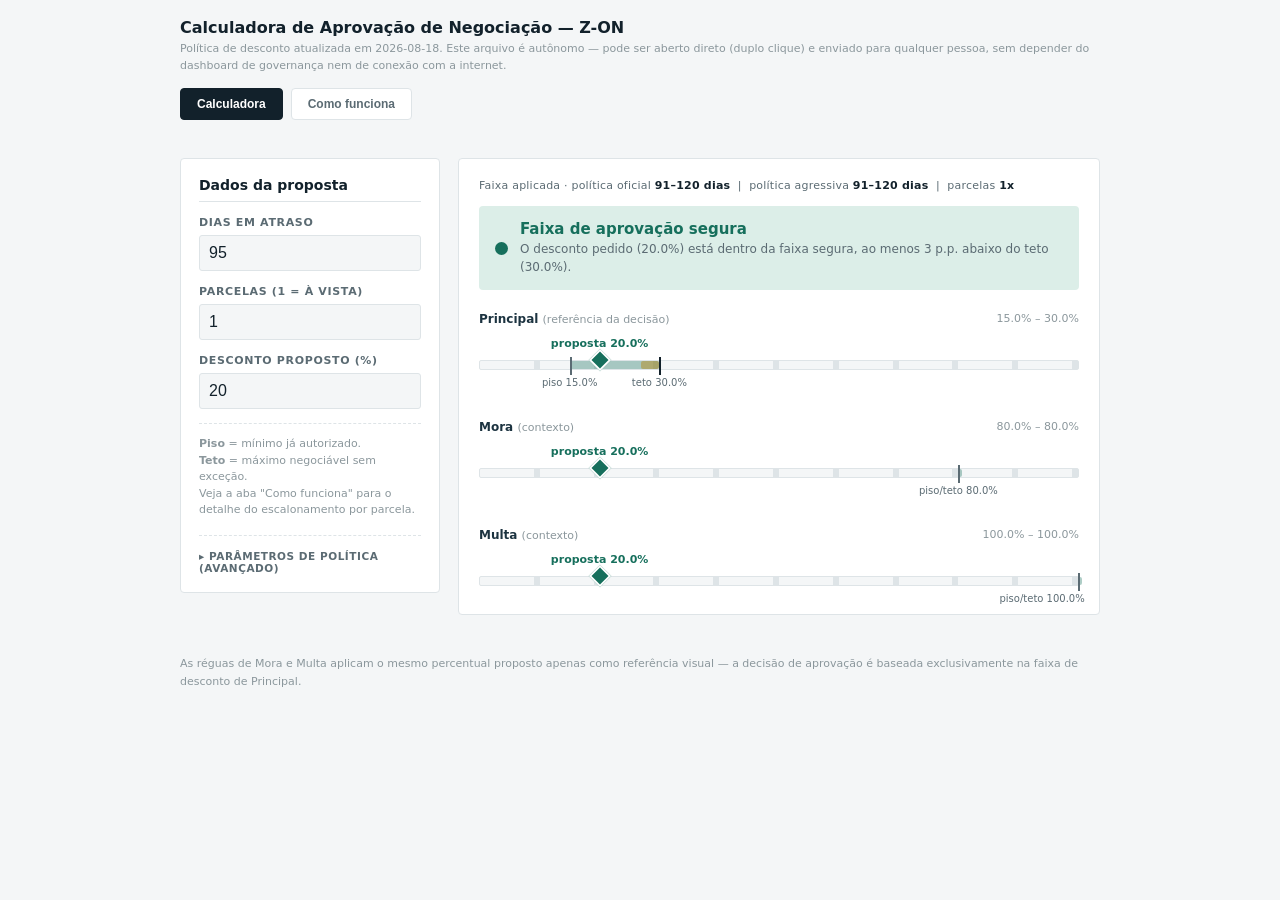
==== calculadora-desconto.html @ 3a589ddc "Separa Calculadora e Como funciona em toggles distintos O bloco explicativo, antes um details aberto" ====
<!DOCTYPE html><html lang="pt-BR"><head><meta charset="UTF-8"><title>Calculadora de Aprovação de Negociação — Z-ON</title>
<style>
:root{--ink:#12212B;--ink-2:#1C3340;--paper:#FFFFFF;--paper-2:#F4F6F7;--line:#DEE4E7;--slate:#5B6B73;--slate-2:#8B979C;--gold:#B8860B;--gold-soft:#F3E7C9;--teal:#166F5C;--teal-soft:#DCEEE8;--crimson:#A6323F;--crimson-soft:#F5DEE0;}
*{box-sizing:border-box;}
body{margin:0;font-family:system-ui,-apple-system,sans-serif;background:var(--paper-2);color:var(--ink);-webkit-font-smoothing:antialiased;font-size:14px;}
.wrap{max-width:960px;margin:0 auto;padding:20px 20px 40px;display:grid;grid-template-columns:260px 1fr;gap:18px;align-items:start;}
@media (max-width:760px){.wrap{grid-template-columns:1fr;}}
.card{background:var(--paper);border:1px solid var(--line);border-radius:4px;}
.inputs{padding:18px;}
.inputs h2{font-size:14px;font-weight:700;margin:0 0 14px;padding-bottom:8px;border-bottom:1px solid var(--line);}
.field{margin-bottom:14px;}
.field label{display:block;font-size:11px;text-transform:uppercase;letter-spacing:.06em;color:var(--slate);margin-bottom:6px;font-weight:600;}
.field input[type=number]{width:100%;font-size:16px;padding:8px 9px;border:1px solid var(--line);border-radius:3px;background:var(--paper-2);color:var(--ink);}
.hint{font-size:11px;color:var(--slate-2);line-height:1.5;margin-top:12px;padding-top:12px;border-top:1px dashed var(--line);}
.top{max-width:960px;margin:0 auto;padding:18px 20px 0;}
.top h1{font-size:16px;margin:0 0 4px;color:var(--ink);}
.top .sub{font-size:11px;color:var(--slate-2);margin:0 0 14px;line-height:1.5;}
.calc-tabs{max-width:960px;margin:0 auto;padding:0 20px 18px;display:flex;gap:8px;}
.calc-tab-btn{padding:8px 16px;border:1px solid var(--line);background:var(--paper);color:var(--slate);font-size:12px;font-weight:600;border-radius:4px;cursor:pointer;}
.calc-tab-btn.active{background:var(--ink);color:#fff;border-color:var(--ink);}
.calc-panel{display:none;}
.calc-panel.active{display:block;}
.explain-card{max-width:960px;margin:0 auto;padding:20px;}
.explainer-body{font-size:12.5px;color:var(--ink-2);line-height:1.6;}
.explainer-body p{margin:0 0 10px;}
.explainer-body table{width:100%;border-collapse:collapse;margin:10px 0;}
.explainer-body td{padding:6px 8px;border-top:1px solid var(--line);vertical-align:top;}
.explainer-body td:first-child{font-weight:700;color:var(--ink);white-space:nowrap;width:1%;}
.verdict-legend{display:flex;flex-wrap:wrap;gap:14px;margin-top:10px;font-size:12px;}
.verdict-legend span{display:flex;align-items:center;gap:6px;}
.vdot{width:10px;height:10px;border-radius:50%;flex-shrink:0;}
.vdot.ok{background:var(--teal);} .vdot.warn{background:var(--gold);} .vdot.bad{background:var(--crimson);}
details.advanced{margin-top:16px;padding-top:14px;border-top:1px dashed var(--line);}
details.advanced summary{cursor:pointer;font-size:10.5px;font-weight:700;color:var(--slate);list-style:none;text-transform:uppercase;letter-spacing:.05em;}
details.advanced summary::-webkit-details-marker{display:none;}
details.advanced summary:before{content:'▸ ';}
details.advanced[open] summary:before{content:'▾ ';}
.adv-body{margin-top:12px;}
.adv-warn{font-size:10.5px;color:#8a6415;background:var(--gold-soft);padding:7px 9px;border-radius:3px;margin-bottom:12px;line-height:1.5;}
.result{padding:20px;}
.band-label{font-size:11px;color:var(--slate);letter-spacing:.02em;margin-bottom:14px;}
.band-label b{color:var(--ink);}
.verdict{display:flex;align-items:center;gap:12px;padding:14px 16px;border-radius:4px;margin-bottom:22px;}
.verdict.ok{background:var(--teal-soft);} .verdict.warn{background:var(--gold-soft);} .verdict.bad{background:var(--crimson-soft);}
.verdict .dot{width:13px;height:13px;border-radius:50%;flex-shrink:0;}
.verdict.ok .dot{background:var(--teal);} .verdict.warn .dot{background:var(--gold);} .verdict.bad .dot{background:var(--crimson);}
.verdict .txt strong{display:block;font-size:15px;font-weight:700;margin-bottom:2px;}
.verdict.ok .txt strong{color:var(--teal);} .verdict.warn .txt strong{color:var(--gold);} .verdict.bad .txt strong{color:var(--crimson);}
.verdict .txt span{font-size:12px;color:var(--slate);line-height:1.5;}
.rulers{display:flex;flex-direction:column;gap:20px;}
.ruler-block .rlabel{display:flex;justify-content:space-between;font-size:12px;font-weight:600;margin-bottom:34px;color:var(--ink-2);}
.ruler-block .rlabel .sub{font-weight:400;color:var(--slate-2);font-size:11px;}
.track{position:relative;height:10px;background:repeating-linear-gradient(90deg,var(--paper-2) 0 9%, var(--line) 9% 10%);border-radius:2px;border:1px solid var(--line);}
.zone{position:absolute;top:0;bottom:0;border-radius:2px;}
.zone.ok{background:var(--teal);opacity:.35;} .zone.caution{background:var(--gold);opacity:.45;} .zone.excess{background:var(--crimson);opacity:.30;}
.tick{position:absolute;top:-4px;width:2px;height:18px;background:var(--ink-2);}
.tick.floor{background:var(--slate);} .tick.ceil{background:var(--ink);}
.ticklabel{position:absolute;top:16px;transform:translateX(-50%);font-size:10px;color:var(--slate);white-space:nowrap;}
.marker{position:absolute;top:-9px;width:16px;height:16px;transform:translateX(-50%) rotate(45deg);border:2px solid var(--paper);z-index:3;}
.marker.ok{background:var(--teal);} .marker.warn{background:var(--gold);} .marker.bad{background:var(--crimson);}
.markerlabel{position:absolute;top:-24px;transform:translateX(-50%);font-size:11px;font-weight:600;white-space:nowrap;}
footer.note{max-width:960px;margin:0 auto;padding:0 20px 30px;font-size:11px;color:var(--slate-2);line-height:1.6;}
</style></head><body>
<div class="top">
  <h1>Calculadora de Aprovação de Negociação — Z-ON</h1>
  <p class="sub">Política de desconto atualizada em 2026-08-18. Este arquivo é autônomo — pode ser aberto direto (duplo clique) e enviado para qualquer pessoa, sem depender do dashboard de governança nem de conexão com a internet.</p>
</div>
<div class="calc-tabs">
  <button type="button" class="calc-tab-btn active" data-panel="calc">Calculadora</button>
  <button type="button" class="calc-tab-btn" data-panel="explain">Como funciona</button>
</div>
<div class="calc-panel active" id="panel-calc">
<div class="wrap">
  <div class="card inputs">
    <h2>Dados da proposta</h2>
    <div class="field"><label for="dias">Dias em atraso</label><input type="number" id="dias" min="0" value="95"></div>
    <div class="field"><label for="parcelas">Parcelas (1 = à vista)</label><input type="number" id="parcelas" min="1" max="12" step="1" value="1"></div>
    <div class="field"><label for="desc">Desconto proposto (%)</label><input type="number" id="desc" min="0" max="100" step="0.5" value="20"></div>
    <div class="hint"><b>Piso</b> = mínimo já autorizado.<br><b>Teto</b> = máximo negociável sem exceção.<br>Veja a aba "Como funciona" para o detalhe do escalonamento por parcela.</div>
    <details class="advanced">
      <summary>Parâmetros de política (avançado)</summary>
      <div class="adv-body">
        <div class="adv-warn">Estes campos definem a régua de desconto para todas as faixas de atraso — não são dados da proposta. Altere apenas por decisão do time de Crédito e Risco.</div>
        <div class="field"><label for="margem">Margem do teto para parcelado, referência em 2x (%)</label><input type="number" id="margem" min="1" max="100" step="1" value="90"></div>
        <div class="field"><label for="aperto">Aperto adicional até a 12ª parcela (%)</label><input type="number" id="aperto" min="0" max="100" step="1" value="85"></div>
      </div>
    </details>
  </div>
  <div class="card result">
    <div class="band-label" id="bandLabel"></div>
    <div class="verdict" id="verdict"><div class="dot"></div><div class="txt"><strong id="vTitle"></strong><span id="vDesc"></span></div></div>
    <div class="rulers">
      <div class="ruler-block"><div class="rlabel"><span>Principal <span class="sub">(referência da decisão)</span></span><span class="sub" id="pRange"></span></div><div class="track" id="trackPrincipal" style="margin-bottom:30px;"></div></div>
      <div class="ruler-block"><div class="rlabel"><span>Mora <span class="sub">(contexto)</span></span><span class="sub" id="mRange"></span></div><div class="track" id="trackMora" style="margin-bottom:30px;"></div></div>
      <div class="ruler-block"><div class="rlabel"><span>Multa <span class="sub">(contexto)</span></span><span class="sub" id="mulRange"></span></div><div class="track" id="trackMulta" style="margin-bottom:8px;"></div></div>
    </div>
  </div>
</div>
<footer class="note">As réguas de Mora e Multa aplicam o mesmo percentual proposto apenas como referência visual — a decisão de aprovação é baseada exclusivamente na faixa de desconto de Principal.</footer>
</div>
<div class="calc-panel" id="panel-explain">
  <div class="card explain-card">
    <div class="explainer-body">
      <p>Informe os dias em atraso do cliente, o número de parcelas negociadas e o desconto pedido. A calculadora compara com o <b>piso</b> (desconto mínimo já autorizado — aprovação automática) e o <b>teto</b> (desconto máximo negociável sem virar exceção) da faixa de atraso correspondente.</p>
      <table>
        <tr><td>1x (à vista)</td><td>usa os valores cheios da política, sem nenhum corte.</td></tr>
        <tr><td>2x</td><td>usa o piso "até 12x" e o teto reduzido pela margem — o mesmo valor único que já era praticado para qualquer parcelamento antes deste escalonamento.</td></tr>
        <tr><td>3x a 12x</td><td>piso e teto caem de forma linear e gradual a partir do valor de 2x, até sobrar só (100% − aperto) desse valor na 12ª parcela — quanto mais parcelas, menor o desconto.</td></tr>
      </table>
      <p><b>Margem</b> e <b>Aperto</b> são parâmetros de política definidos pelo time de Crédito e Risco — alterá-los muda a régua em todas as faixas de atraso ao mesmo tempo. Ficam guardados dentro de "Parâmetros de política (avançado)", na aba Calculadora, para não serem alterados sem querer.</p>
      <div class="verdict-legend">
        <span><i class="vdot ok"></i>Aprovação automática / faixa segura</span>
        <span><i class="vdot warn"></i>Faixa limite — requer avaliação</span>
        <span><i class="vdot bad"></i>Fora de política — requer aprovação especial</span>
      </div>
    </div>
  </div>
</div>
<script>
const OFICIAL = [{"min":0,"max":4,"pAV":0,"pPar":0,"mora":0,"multa":0},{"min":5,"max":30,"pAV":0,"pPar":0,"mora":0,"multa":0},{"min":31,"max":60,"pAV":0,"pPar":0,"mora":0,"multa":0},{"min":61,"max":64,"pAV":0,"pPar":0,"mora":0,"multa":0},{"min":65,"max":90,"pAV":5,"pPar":5,"mora":60,"multa":90},{"min":91,"max":120,"pAV":15,"pPar":11,"mora":80,"multa":100},{"min":121,"max":150,"pAV":20,"pPar":14,"mora":100,"multa":100},{"min":151,"max":180,"pAV":25,"pPar":18,"mora":100,"multa":100},{"min":181,"max":240,"pAV":40,"pPar":25,"mora":100,"multa":100},{"min":241,"max":300,"pAV":45,"pPar":30,"mora":100,"multa":100},{"min":301,"max":360,"pAV":50,"pPar":35,"mora":100,"multa":100},{"min":361,"max":540,"pAV":60,"pPar":45,"mora":100,"multa":100},{"min":541,"max":720,"pAV":65,"pPar":50,"mora":100,"multa":100},{"min":721,"max":1080,"pAV":70,"pPar":55,"mora":100,"multa":100},{"min":1081,"max":1440,"pAV":75,"pPar":60,"mora":100,"multa":100},{"min":1441,"max":1800,"pAV":80,"pPar":70,"mora":100,"multa":100},{"min":1801,"max":99999999,"pAV":90,"pPar":85,"mora":100,"multa":100}];
const AGRESSIVA = [{"min":0,"max":4,"principal":0,"mora":0,"multa":0},{"min":5,"max":30,"principal":0,"mora":30,"multa":50},{"min":31,"max":60,"principal":0,"mora":50,"multa":80},{"min":61,"max":90,"principal":15,"mora":60,"multa":90},{"min":91,"max":120,"principal":30,"mora":80,"multa":100},{"min":121,"max":150,"principal":45,"mora":100,"multa":100},{"min":151,"max":180,"principal":50,"mora":100,"multa":100},{"min":181,"max":210,"principal":60,"mora":100,"multa":100},{"min":211,"max":300,"principal":75,"mora":100,"multa":100},{"min":301,"max":360,"principal":85,"mora":100,"multa":100},{"min":361,"max":99999999,"principal":90,"mora":100,"multa":100}];
function findBand(table, dias){ return table.find(r => dias >= r.min && dias <= r.max) || table[table.length-1]; }
function renderTrack(el, floor, ceiling, proposed, status, cautionStart){
  el.innerHTML = '';
  const lo = Math.min(floor, ceiling), hi = Math.max(floor, ceiling);
  const zone = document.createElement('div'); zone.className='zone ok'; zone.style.left=lo+'%'; zone.style.width=Math.max(hi-lo,0.6)+'%'; el.appendChild(zone);
  if(typeof cautionStart === 'number' && cautionStart < hi){
    const caution = document.createElement('div'); caution.className='zone caution'; caution.style.left=Math.max(cautionStart,lo)+'%'; caution.style.width=Math.max(hi-Math.max(cautionStart,lo),0.6)+'%'; el.appendChild(caution);
  }
  if(proposed > hi){
    const excess = document.createElement('div'); excess.className='zone excess'; excess.style.left=hi+'%'; excess.style.width=Math.max(Math.min(proposed,100)-hi,0.6)+'%'; el.appendChild(excess);
  }
  const ticks = Math.abs(floor - ceiling) < 0.05
    ? [{v:floor, cls:'floor', label:'piso/teto '+floor.toFixed(1)+'%'}]
    : [{v:floor,cls:'floor',label:'piso '+floor.toFixed(1)+'%'},{v:ceiling,cls:'ceil',label:'teto '+ceiling.toFixed(1)+'%'}];
  ticks.forEach(t=>{
    const tick=document.createElement('div'); tick.className='tick '+t.cls; tick.style.left=t.v+'%'; el.appendChild(tick);
    const tl=document.createElement('div'); tl.className='ticklabel'; tl.style.left=Math.min(Math.max(t.v,6),94)+'%'; tl.textContent=t.label; el.appendChild(tl);
  });
  const clamped = Math.max(0, Math.min(proposed, 100));
  const marker=document.createElement('div'); marker.className='marker '+status; marker.style.left=clamped+'%'; el.appendChild(marker);
  const ml=document.createElement('div'); ml.className='markerlabel'; ml.style.left=Math.min(Math.max(clamped,6),94)+'%';
  ml.style.color = status==='ok' ? 'var(--teal)' : status==='warn' ? 'var(--gold)' : 'var(--crimson)';
  ml.textContent = 'proposta '+proposed.toFixed(1)+'%'; el.appendChild(ml);
}
function update(){
  const dias = Math.max(0, parseFloat(document.getElementById('dias').value) || 0);
  const proposed = Math.max(0, parseFloat(document.getElementById('desc').value) || 0);
  const n = Math.max(1, Math.min(12, Math.round(parseFloat(document.getElementById('parcelas').value) || 1)));
  const margem = Math.max(1, Math.min(100, parseFloat(document.getElementById('margem').value) || 90));
  const aperto = Math.max(0, Math.min(100, parseFloat(document.getElementById('aperto').value) || 0));
  const oBand = findBand(OFICIAL, dias), aBand = findBand(AGRESSIVA, dias);
  // 1x (à vista): valores integrais, sem escalonamento.
  // 2x: piso "até 12x" e teto reduzido pela margem — o mesmo valor único que já era concedido para qualquer parcelamento antes deste ajuste.
  // 2x -> 12x: cai linearmente até sobrar (100% - aperto) do valor de 2x na 12ª parcela.
  let floorP, ceilP;
  if(n <= 1){
    floorP = oBand.pAV;
    ceilP = aBand.principal;
  } else {
    const refPiso = oBand.pPar;
    const refTeto = aBand.principal * (margem / 100);
    const t = (n - 2) / 10;
    const remaining = 1 - (aperto / 100) * t;
    floorP = refPiso * remaining;
    ceilP = refTeto * remaining;
  }
  document.getElementById('bandLabel').innerHTML = 'Faixa aplicada &middot; política oficial <b>'+oBand.min+'&ndash;'+oBand.max+' dias</b> &nbsp;|&nbsp; política agressiva <b>'+aBand.min+'&ndash;'+aBand.max+' dias</b> &nbsp;|&nbsp; parcelas <b>'+n+'x</b>';
  let status, title, desc, verdictClass, cautionStartPrincipal = null;
  if(ceilP === 0 && floorP === 0){
    if(proposed <= 0){ status='ok'; verdictClass='ok'; title='Sem desconto necessário'; desc='Nesta faixa de atraso ('+dias+' dias) a política não prevê desconto de Principal.'; }
    else { status='bad'; verdictClass='bad'; title='Fora de política — requer aprovação especial'; desc='Nenhum desconto de Principal é autorizado nesta faixa de atraso.'; }
  } else if(proposed <= floorP){
    status='ok'; verdictClass='ok'; title='Aprovação automática — abaixo do piso'; desc='O desconto pedido ('+proposed.toFixed(1)+'%) é menor ou igual ao piso da política oficial ('+floorP.toFixed(1)+'%).';
  } else if(proposed <= (ceilP - 3)){
    status='ok'; verdictClass='ok'; cautionStartPrincipal = ceilP - 3; title='Faixa de aprovação segura'; desc='O desconto pedido ('+proposed.toFixed(1)+'%) está dentro da faixa segura, ao menos 3 p.p. abaixo do teto ('+ceilP.toFixed(1)+'%).';
  } else if(proposed <= ceilP){
    status='warn'; verdictClass='warn'; cautionStartPrincipal = ceilP - 3; title='Faixa limite — avaliar'; desc='O desconto pedido ('+proposed.toFixed(1)+'%) está a menos de 3 p.p. do teto ('+ceilP.toFixed(1)+'%). Requer avaliação antes de aprovar.';
  } else {
    status='bad'; verdictClass='bad'; title='Fora de política — requer aprovação especial'; desc='O desconto pedido ('+proposed.toFixed(1)+'%) ultrapassa o teto ('+ceilP.toFixed(1)+'%) em '+(proposed-ceilP).toFixed(1)+' p.p.';
  }
  const vEl = document.getElementById('verdict'); vEl.className = 'verdict ' + verdictClass;
  document.getElementById('vTitle').textContent = title;
  document.getElementById('vDesc').textContent = desc;
  document.getElementById('pRange').textContent = floorP.toFixed(1)+'% – '+ceilP.toFixed(1)+'%';
  document.getElementById('mRange').textContent = Math.min(oBand.mora,aBand.mora).toFixed(1)+'% – '+Math.max(oBand.mora,aBand.mora).toFixed(1)+'%';
  document.getElementById('mulRange').textContent = Math.min(oBand.multa,aBand.multa).toFixed(1)+'% – '+Math.max(oBand.multa,aBand.multa).toFixed(1)+'%';
  renderTrack(document.getElementById('trackPrincipal'), floorP, ceilP, proposed, status, cautionStartPrincipal);
  renderTrack(document.getElementById('trackMora'), oBand.mora, aBand.mora, proposed, proposed<=Math.max(oBand.mora,aBand.mora) ? 'ok':'warn');
  renderTrack(document.getElementById('trackMulta'), oBand.multa, aBand.multa, proposed, proposed<=Math.max(oBand.multa,aBand.multa) ? 'ok':'warn');
}
document.getElementById('dias').addEventListener('input', update);
document.getElementById('desc').addEventListener('input', update);
document.getElementById('parcelas').addEventListener('input', update);
document.getElementById('margem').addEventListener('input', update);
document.getElementById('aperto').addEventListener('input', update);
document.querySelectorAll('.calc-tab-btn').forEach(btn=>{
  btn.addEventListener('click', ()=>{
    document.querySelectorAll('.calc-tab-btn').forEach(b=>b.classList.remove('active'));
    document.querySelectorAll('.calc-panel').forEach(p=>p.classList.remove('active'));
    btn.classList.add('active');
    document.getElementById('panel-'+btn.dataset.panel).classList.add('active');
  });
});
update();
</script>
</body></html>
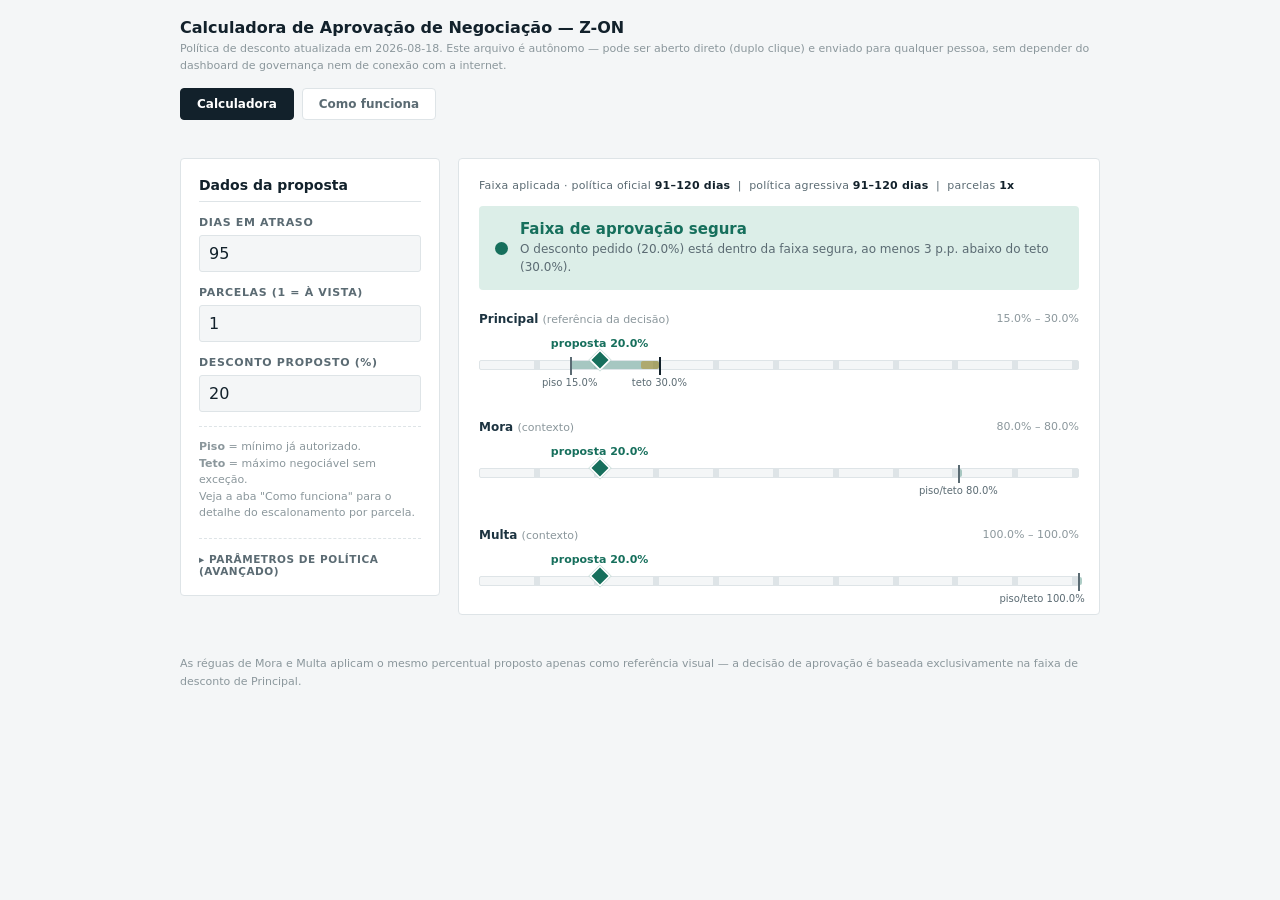
==== commit dee1f1c9: "Unify button styles and replace header emoji icons with SVG .btn/.btn.gold/.recurso-btn now share th" ====
--- a/calculadora-desconto.html
+++ b/calculadora-desconto.html
@@ -2,6 +2,7 @@
 <style>
 :root{--ink:#12212B;--ink-2:#1C3340;--paper:#FFFFFF;--paper-2:#F4F6F7;--line:#DEE4E7;--slate:#5B6B73;--slate-2:#8B979C;--gold:#B8860B;--gold-soft:#F3E7C9;--teal:#166F5C;--teal-soft:#DCEEE8;--crimson:#A6323F;--crimson-soft:#F5DEE0;}
 *{box-sizing:border-box;}
+button,input,select,textarea{font-family:inherit;}
 body{margin:0;font-family:system-ui,-apple-system,sans-serif;background:var(--paper-2);color:var(--ink);-webkit-font-smoothing:antialiased;font-size:14px;}
 .wrap{max-width:960px;margin:0 auto;padding:20px 20px 40px;display:grid;grid-template-columns:260px 1fr;gap:18px;align-items:start;}
 @media (max-width:760px){.wrap{grid-template-columns:1fr;}}
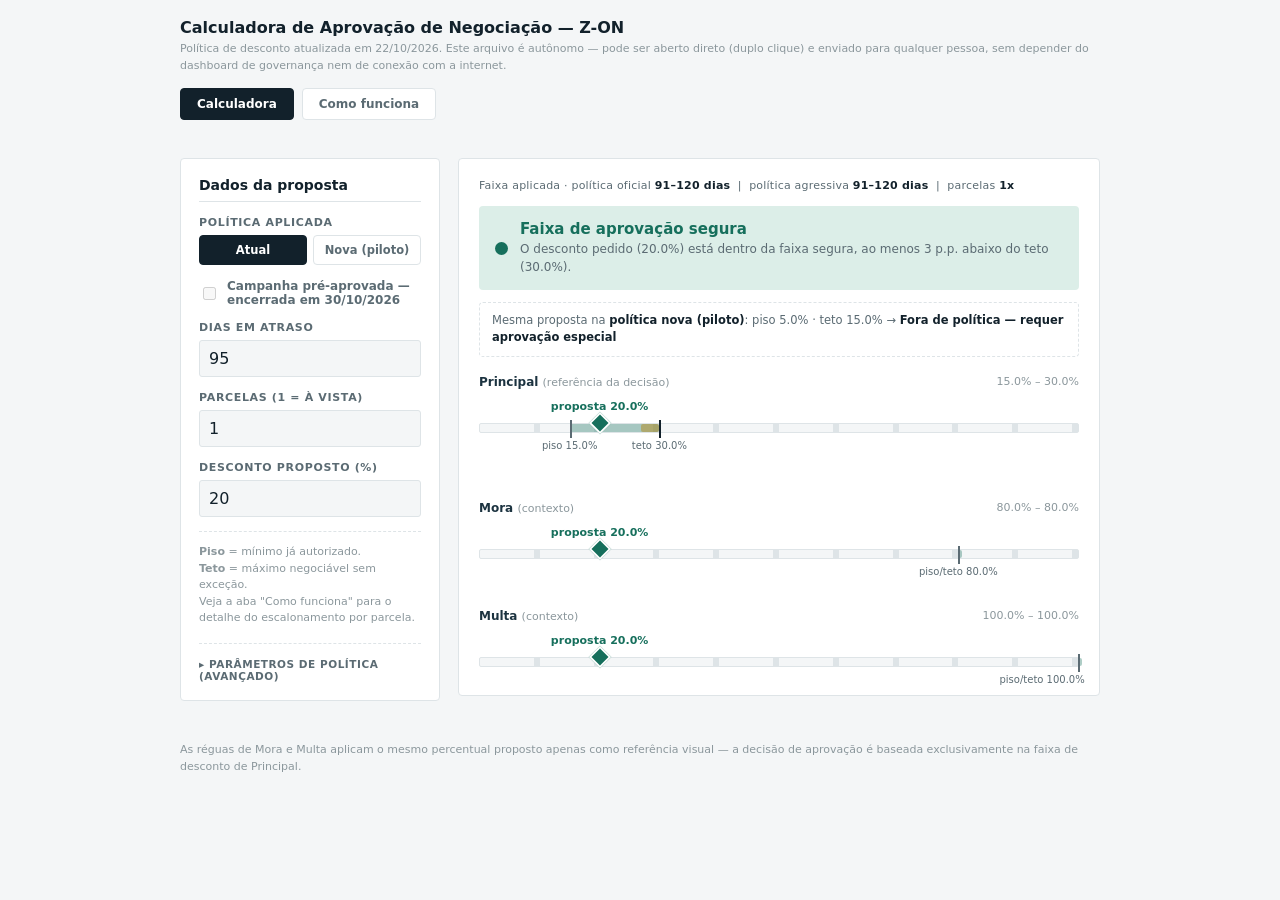
==== commit 6b1a1413: "Calculadora: nova política (16 faixas, vigência prevista 02/11) e flag da campanha pré-aprovada lida" ====
--- a/calculadora-desconto.html
+++ b/calculadora-desconto.html
@@ -19,6 +19,11 @@
 .calc-tabs{max-width:960px;margin:0 auto;padding:0 20px 18px;display:flex;gap:8px;}
 .calc-tab-btn{padding:8px 16px;border:1px solid var(--line);background:var(--paper);color:var(--slate);font-size:12px;font-weight:600;border-radius:4px;cursor:pointer;}
 .calc-tab-btn.active{background:var(--ink);color:#fff;border-color:var(--ink);}
+.modo-btn{padding:7px 10px;border:1px solid var(--line);background:var(--paper);color:var(--slate);font-size:11.5px;font-weight:600;border-radius:4px;cursor:pointer;flex:1;}
+.modo-btn.active{background:var(--ink);color:#fff;border-color:var(--ink);}
+.modo-info{font-size:10.5px;color:#8a6415;background:var(--gold-soft);padding:7px 9px;border-radius:3px;margin-top:8px;line-height:1.5;}
+.compare{font-size:11.5px;color:var(--slate);line-height:1.5;margin:-10px 0 18px;padding:9px 12px;border:1px dashed var(--line);border-radius:4px;}
+.compare b{color:var(--ink);}
 .calc-panel{display:none;}
 .calc-panel.active{display:block;}
 .explain-card{max-width:960px;margin:0 auto;padding:20px;}
@@ -56,6 +61,7 @@
 .zone.ok{background:var(--teal);opacity:.35;} .zone.caution{background:var(--gold);opacity:.45;} .zone.excess{background:var(--crimson);opacity:.30;}
 .tick{position:absolute;top:-4px;width:2px;height:18px;background:var(--ink-2);}
 .tick.floor{background:var(--slate);} .tick.ceil{background:var(--ink);}
+.zone.camp{background:var(--teal);opacity:.75;} .tick.camp{background:var(--teal);width:3px;} .ticklabel.camp{top:31px;color:var(--teal);font-weight:600;}
 .ticklabel{position:absolute;top:16px;transform:translateX(-50%);font-size:10px;color:var(--slate);white-space:nowrap;}
 .marker{position:absolute;top:-9px;width:16px;height:16px;transform:translateX(-50%) rotate(45deg);border:2px solid var(--paper);z-index:3;}
 .marker.ok{background:var(--teal);} .marker.warn{background:var(--gold);} .marker.bad{background:var(--crimson);}
@@ -64,7 +70,7 @@
 </style></head><body>
 <div class="top">
   <h1>Calculadora de Aprovação de Negociação — Z-ON</h1>
-  <p class="sub">Política de desconto atualizada em 2026-08-18. Este arquivo é autônomo — pode ser aberto direto (duplo clique) e enviado para qualquer pessoa, sem depender do dashboard de governança nem de conexão com a internet.</p>
+  <p class="sub">Política de desconto atualizada em 22/10/2026. Este arquivo é autônomo — pode ser aberto direto (duplo clique) e enviado para qualquer pessoa, sem depender do dashboard de governança nem de conexão com a internet.</p>
 </div>
 <div class="calc-tabs">
   <button type="button" class="calc-tab-btn active" data-panel="calc">Calculadora</button>
@@ -74,14 +80,17 @@
 <div class="wrap">
   <div class="card inputs">
     <h2>Dados da proposta</h2>
+    <div class="field"><label>Política aplicada</label><div style="display:flex;gap:6px;"><button type="button" class="modo-btn active" id="modoAtual">Atual</button><button type="button" class="modo-btn" id="modoNova">Nova (piloto)</button></div><div class="modo-info" id="modoInfo" style="display:none"></div></div>
+    <div class="field"><label style="display:flex;align-items:center;gap:8px;text-transform:none;letter-spacing:0;font-size:12px;cursor:pointer;"><input type="checkbox" id="campAtiva" checked> <span>Campanha pré-aprovada &mdash; <b id="campRotulo"></b></span></label><div class="modo-info" id="campInfo"></div></div>
     <div class="field"><label for="dias">Dias em atraso</label><input type="number" id="dias" min="0" value="95"></div>
     <div class="field"><label for="parcelas">Parcelas (1 = à vista)</label><input type="number" id="parcelas" min="1" max="12" step="1" value="1"></div>
     <div class="field"><label for="desc">Desconto proposto (%)</label><input type="number" id="desc" min="0" max="100" step="0.5" value="20"></div>
     <div class="hint"><b>Piso</b> = mínimo já autorizado.<br><b>Teto</b> = máximo negociável sem exceção.<br>Veja a aba "Como funciona" para o detalhe do escalonamento por parcela.</div>
-    <details class="advanced">
+    <details class="advanced" id="advParams">
       <summary>Parâmetros de política (avançado)</summary>
       <div class="adv-body">
         <div class="adv-warn">Estes campos definem a régua de desconto para todas as faixas de atraso — não são dados da proposta. Altere apenas por decisão do time de Crédito e Risco.</div>
+        <div class="adv-warn" id="advNovaHint" style="display:none">Na política nova, margem e aperto valem só para o <b>teto do parcelado</b>; o piso do parcelado vem da tabela (2x a 6x e 7x a 12x).</div>
         <div class="field"><label for="margem">Margem do teto para parcelado, referência em 2x (%)</label><input type="number" id="margem" min="1" max="100" step="1" value="90"></div>
         <div class="field"><label for="aperto">Aperto adicional até a 12ª parcela (%)</label><input type="number" id="aperto" min="0" max="100" step="1" value="85"></div>
       </div>
@@ -90,8 +99,9 @@
   <div class="card result">
     <div class="band-label" id="bandLabel"></div>
     <div class="verdict" id="verdict"><div class="dot"></div><div class="txt"><strong id="vTitle"></strong><span id="vDesc"></span></div></div>
+    <div class="compare" id="compare" style="display:none"></div>
     <div class="rulers">
-      <div class="ruler-block"><div class="rlabel"><span>Principal <span class="sub">(referência da decisão)</span></span><span class="sub" id="pRange"></span></div><div class="track" id="trackPrincipal" style="margin-bottom:30px;"></div></div>
+      <div class="ruler-block"><div class="rlabel"><span>Principal <span class="sub">(referência da decisão)</span></span><span class="sub" id="pRange"></span></div><div class="track" id="trackPrincipal" style="margin-bottom:48px;"></div></div>
       <div class="ruler-block"><div class="rlabel"><span>Mora <span class="sub">(contexto)</span></span><span class="sub" id="mRange"></span></div><div class="track" id="trackMora" style="margin-bottom:30px;"></div></div>
       <div class="ruler-block"><div class="rlabel"><span>Multa <span class="sub">(contexto)</span></span><span class="sub" id="mulRange"></span></div><div class="track" id="trackMulta" style="margin-bottom:8px;"></div></div>
     </div>
@@ -121,10 +131,15 @@
 const OFICIAL = [{"min":0,"max":4,"pAV":0,"pPar":0,"mora":0,"multa":0},{"min":5,"max":30,"pAV":0,"pPar":0,"mora":0,"multa":0},{"min":31,"max":60,"pAV":0,"pPar":0,"mora":0,"multa":0},{"min":61,"max":64,"pAV":0,"pPar":0,"mora":0,"multa":0},{"min":65,"max":90,"pAV":5,"pPar":5,"mora":60,"multa":90},{"min":91,"max":120,"pAV":15,"pPar":11,"mora":80,"multa":100},{"min":121,"max":150,"pAV":20,"pPar":14,"mora":100,"multa":100},{"min":151,"max":180,"pAV":25,"pPar":18,"mora":100,"multa":100},{"min":181,"max":240,"pAV":40,"pPar":25,"mora":100,"multa":100},{"min":241,"max":300,"pAV":45,"pPar":30,"mora":100,"multa":100},{"min":301,"max":360,"pAV":50,"pPar":35,"mora":100,"multa":100},{"min":361,"max":540,"pAV":60,"pPar":45,"mora":100,"multa":100},{"min":541,"max":720,"pAV":65,"pPar":50,"mora":100,"multa":100},{"min":721,"max":1080,"pAV":70,"pPar":55,"mora":100,"multa":100},{"min":1081,"max":1440,"pAV":75,"pPar":60,"mora":100,"multa":100},{"min":1441,"max":1800,"pAV":80,"pPar":70,"mora":100,"multa":100},{"min":1801,"max":99999999,"pAV":90,"pPar":85,"mora":100,"multa":100}];
 const AGRESSIVA = [{"min":0,"max":4,"principal":0,"mora":0,"multa":0},{"min":5,"max":30,"principal":0,"mora":30,"multa":50},{"min":31,"max":60,"principal":0,"mora":50,"multa":80},{"min":61,"max":90,"principal":15,"mora":60,"multa":90},{"min":91,"max":120,"principal":30,"mora":80,"multa":100},{"min":121,"max":150,"principal":45,"mora":100,"multa":100},{"min":151,"max":180,"principal":50,"mora":100,"multa":100},{"min":181,"max":210,"principal":60,"mora":100,"multa":100},{"min":211,"max":300,"principal":75,"mora":100,"multa":100},{"min":301,"max":360,"principal":85,"mora":100,"multa":100},{"min":361,"max":99999999,"principal":90,"mora":100,"multa":100}];
 function findBand(table, dias){ return table.find(r => dias >= r.min && dias <= r.max) || table[table.length-1]; }
-function renderTrack(el, floor, ceiling, proposed, status, cautionStart){
+function renderTrack(el, floor, ceiling, proposed, status, cautionStart, campLim){
   el.innerHTML = '';
-  const lo = Math.min(floor, ceiling), hi = Math.max(floor, ceiling);
+  const lo = Math.min(floor, ceiling), hi = Math.max(floor, ceiling, campLim || 0);
   const zone = document.createElement('div'); zone.className='zone ok'; zone.style.left=lo+'%'; zone.style.width=Math.max(hi-lo,0.6)+'%'; el.appendChild(zone);
+  if(typeof campLim === 'number' && campLim > lo){
+    const cz = document.createElement('div'); cz.className='zone camp'; cz.style.left=lo+'%'; cz.style.width=Math.max(campLim-lo,0.6)+'%'; el.appendChild(cz);
+    const ct = document.createElement('div'); ct.className='tick camp'; ct.style.left=campLim+'%'; el.appendChild(ct);
+    const cl = document.createElement('div'); cl.className='ticklabel camp'; cl.style.left=Math.min(Math.max(campLim,6),94)+'%'; cl.textContent='campanha '+campLim.toFixed(1)+'%'; el.appendChild(cl);
+  }
   if(typeof cautionStart === 'number' && cautionStart < hi){
     const caution = document.createElement('div'); caution.className='zone caution'; caution.style.left=Math.max(cautionStart,lo)+'%'; caution.style.width=Math.max(hi-Math.max(cautionStart,lo),0.6)+'%'; el.appendChild(caution);
   }
@@ -144,52 +159,103 @@
   ml.style.color = status==='ok' ? 'var(--teal)' : status==='warn' ? 'var(--gold)' : 'var(--crimson)';
   ml.textContent = 'proposta '+proposed.toFixed(1)+'%'; el.appendChild(ml);
 }
+const NOVA = {"vigenciaInicio":"2026-11-02","nome":"Política nova (piloto)","descricao":"Piloto: 16 faixas. Piso (aprovação automática) por nº de parcelas: 2x a 6x e 7x a 12x; em 65–120 dias o desconto concentra-se nos encargos. Teto (exceção): à vista pela tabela conservadora; no parcelado, exceção à vista × margem × aperto personalizado (os campos de parâmetros avançados). Ainda não é a política vigente.","bandas":[{"diasDe":5,"diasAte":30,"pisoVista":0,"pisoParc":[0,0,0,0,0,0,0,0,0,0,0],"excVista":0,"mora":0,"multa":0,"moraExc":30,"multaExc":50},{"diasDe":31,"diasAte":60,"pisoVista":0,"pisoParc":[0,0,0,0,0,0,0,0,0,0,0],"excVista":0,"mora":0,"multa":0,"moraExc":50,"multaExc":80},{"diasDe":61,"diasAte":64,"pisoVista":0,"pisoParc":[0,0,0,0,0,0,0,0,0,0,0],"excVista":0,"mora":0,"multa":0,"moraExc":60,"multaExc":90},{"diasDe":65,"diasAte":90,"pisoVista":0,"pisoParc":[0,0,0,0,0,0,0,0,0,0,0],"excVista":5,"mora":50,"multa":50,"moraExc":100,"multaExc":100},{"diasDe":91,"diasAte":120,"pisoVista":5,"pisoParc":[2.5,2.5,2.5,2.5,2.5,2,2,2,2,2,2],"excVista":15,"mora":100,"multa":100,"moraExc":100,"multaExc":100},{"diasDe":121,"diasAte":150,"pisoVista":20,"pisoParc":[14,14,14,14,14,11,11,11,11,11,11],"excVista":30,"mora":100,"multa":100,"moraExc":100,"multaExc":100},{"diasDe":151,"diasAte":180,"pisoVista":25,"pisoParc":[18,18,18,18,18,14.5,14.5,14.5,14.5,14.5,14.5],"excVista":40,"mora":100,"multa":100,"moraExc":100,"multaExc":100},{"diasDe":181,"diasAte":240,"pisoVista":40,"pisoParc":[25,25,25,25,25,20,20,20,20,20,20],"excVista":57,"mora":100,"multa":100,"moraExc":100,"multaExc":100},{"diasDe":241,"diasAte":300,"pisoVista":45,"pisoParc":[30,30,30,30,30,24,24,24,24,24,24],"excVista":66,"mora":100,"multa":100,"moraExc":100,"multaExc":100},{"diasDe":301,"diasAte":360,"pisoVista":50,"pisoParc":[35,35,35,35,35,28,28,28,28,28,28],"excVista":74,"mora":100,"multa":100,"moraExc":100,"multaExc":100},{"diasDe":361,"diasAte":540,"pisoVista":60,"pisoParc":[45,45,45,45,45,36,36,36,36,36,36],"excVista":78,"mora":100,"multa":100,"moraExc":100,"multaExc":100},{"diasDe":541,"diasAte":720,"pisoVista":65,"pisoParc":[50,50,50,50,50,40,40,40,40,40,40],"excVista":82,"mora":100,"multa":100,"moraExc":100,"multaExc":100},{"diasDe":721,"diasAte":1080,"pisoVista":70,"pisoParc":[55,55,55,55,55,44,44,44,44,44,44],"excVista":83,"mora":100,"multa":100,"moraExc":100,"multaExc":100},{"diasDe":1081,"diasAte":1440,"pisoVista":75,"pisoParc":[60,60,60,60,60,48,48,48,48,48,48],"excVista":85,"mora":100,"multa":100,"moraExc":100,"multaExc":100},{"diasDe":1441,"diasAte":1800,"pisoVista":80,"pisoParc":[70,70,70,70,70,56,56,56,56,56,56],"excVista":87,"mora":100,"multa":100,"moraExc":100,"multaExc":100},{"diasDe":1801,"diasAte":99999999,"pisoVista":90,"pisoParc":[85,85,85,85,85,68,68,68,68,68,68],"excVista":90,"mora":100,"multa":100,"moraExc":100,"multaExc":100}]};
+const CAMP = {"nome":"Campanha pré-aprovada Out/26","vigenciaInicio":"2026-10-21","vigenciaFim":"2026-10-30","regras":"Vale para acordo com entrada vencendo em até D+5 da data do acordo e até 30/10; quebrou, sem nova aprovação. Mora e multa seguem a política.","bandas":[{"diasDe":151,"diasAte":180,"avista":35,"parcelado":25},{"diasDe":181,"diasAte":360,"avista":55,"parcelado":40},{"diasDe":361,"diasAte":720,"avista":73,"parcelado":58},{"diasDe":721,"diasAte":1080,"avista":80,"parcelado":65},{"diasDe":1081,"diasAte":1440,"avista":85,"parcelado":70},{"diasDe":1441,"diasAte":1800,"avista":87,"parcelado":77},{"diasDe":1801,"diasAte":99999999,"avista":90,"parcelado":85}]};
+function dataBR(s){ return s.split('-').reverse().join('/'); }
+let modo = 'atual';
+// campanha pré-aprovada: valor único para qualquer nº de parcelas (2x a 12x); só vale dentro da vigência
+function campEstado(){
+  if(!CAMP) return null;
+  const hoje = new Date(), ini = new Date(CAMP.vigenciaInicio + 'T00:00:00'), fim = new Date(CAMP.vigenciaFim + 'T23:59:59');
+  return hoje < ini ? 'antes' : hoje > fim ? 'encerrada' : 'vigente';
+}
+function campLimite(dias, n){
+  if(!CAMP || campEstado() !== 'vigente' || !document.getElementById('campAtiva').checked) return null;
+  const b = CAMP.bandas.find(r => dias >= r.diasDe && dias <= r.diasAte);
+  return b ? (n <= 1 ? b.avista : b.parcelado) : null;
+}
+function limAtual(dias, n, margem, aperto){
+  const oBand = findBand(OFICIAL, dias), aBand = findBand(AGRESSIVA, dias);
+  // 1x (à vista): valores integrais, sem escalonamento.
+  // 2x: piso "até 12x" e teto reduzido pela margem — o mesmo valor único que já era concedido para qualquer parcelamento antes deste ajuste.
+  // 2x -> 12x: cai linearmente até sobrar (100% - aperto) do valor de 2x na 12ª parcela.
+  let floorP, ceilP;
+  if(n <= 1){ floorP = oBand.pAV; ceilP = aBand.principal; }
+  else {
+    const remaining = 1 - (aperto / 100) * ((n - 2) / 10);
+    floorP = oBand.pPar * remaining; ceilP = aBand.principal * (margem / 100) * remaining;
+  }
+  return {floorP, ceilP, moraLo:Math.min(oBand.mora,aBand.mora), moraHi:Math.max(oBand.mora,aBand.mora), mulLo:Math.min(oBand.multa,aBand.multa), mulHi:Math.max(oBand.multa,aBand.multa),
+    label:'política oficial <b>'+oBand.min+'&ndash;'+oBand.max+' dias</b> &nbsp;|&nbsp; política agressiva <b>'+aBand.min+'&ndash;'+aBand.max+' dias</b>', nome:'política oficial'};
+}
+function limNova(dias, n, margem, aperto){
+  const b = NOVA.bandas.find(r => dias >= r.diasDe && dias <= r.diasAte) || NOVA.bandas[NOVA.bandas.length-1];
+  // piso: tabela por nº de parcelas (2x a 12x). Teto do parcelado: exceção à vista × margem × aperto personalizado, igual à política atual.
+  const floorP = n <= 1 ? b.pisoVista : b.pisoParc[n-2];
+  const ceilP = n <= 1 ? b.excVista : Math.max(floorP, b.excVista * (margem / 100) * (1 - (aperto / 100) * ((n - 2) / 10)));
+  return {floorP, ceilP, moraLo:b.mora, moraHi:b.moraExc, mulLo:b.multa, mulHi:b.multaExc,
+    label:'<b>política nova (piloto)</b> &middot; faixa <b>'+b.diasDe+'&ndash;'+(b.diasAte>=99999999?'&infin;':b.diasAte)+' dias</b>', nome:'política nova (piloto)'};
+}
+function veredito(proposed, floorP, ceilP, dias, nome){
+  if(ceilP === 0 && floorP === 0){
+    if(proposed <= 0) return {status:'ok', title:'Sem desconto necessário', desc:'Nesta faixa de atraso ('+dias+' dias) a política não prevê desconto de Principal.', caution:null};
+    return {status:'bad', title:'Fora de política — requer aprovação especial', desc:'Nenhum desconto de Principal é autorizado nesta faixa de atraso.', caution:null};
+  }
+  if(proposed <= floorP) return {status:'ok', title:'Aprovação automática — abaixo do piso', desc:'O desconto pedido ('+proposed.toFixed(1)+'%) é menor ou igual ao piso da '+nome+' ('+floorP.toFixed(1)+'%).', caution:null};
+  if(proposed <= (ceilP - 3)) return {status:'ok', title:'Faixa de aprovação segura', desc:'O desconto pedido ('+proposed.toFixed(1)+'%) está dentro da faixa segura, ao menos 3 p.p. abaixo do teto ('+ceilP.toFixed(1)+'%).', caution:ceilP - 3};
+  if(proposed <= ceilP) return {status:'warn', title:'Faixa limite — avaliar', desc:'O desconto pedido ('+proposed.toFixed(1)+'%) está a menos de 3 p.p. do teto ('+ceilP.toFixed(1)+'%). Requer avaliação antes de aprovar.', caution:ceilP - 3};
+  return {status:'bad', title:'Fora de política — requer aprovação especial', desc:'O desconto pedido ('+proposed.toFixed(1)+'%) ultrapassa o teto ('+ceilP.toFixed(1)+'%) em '+(proposed-ceilP).toFixed(1)+' p.p.', caution:null};
+}
 function update(){
   const dias = Math.max(0, parseFloat(document.getElementById('dias').value) || 0);
   const proposed = Math.max(0, parseFloat(document.getElementById('desc').value) || 0);
   const n = Math.max(1, Math.min(12, Math.round(parseFloat(document.getElementById('parcelas').value) || 1)));
   const margem = Math.max(1, Math.min(100, parseFloat(document.getElementById('margem').value) || 90));
   const aperto = Math.max(0, Math.min(100, parseFloat(document.getElementById('aperto').value) || 0));
-  const oBand = findBand(OFICIAL, dias), aBand = findBand(AGRESSIVA, dias);
-  // 1x (à vista): valores integrais, sem escalonamento.
-  // 2x: piso "até 12x" e teto reduzido pela margem — o mesmo valor único que já era concedido para qualquer parcelamento antes deste ajuste.
-  // 2x -> 12x: cai linearmente até sobrar (100% - aperto) do valor de 2x na 12ª parcela.
-  let floorP, ceilP;
-  if(n <= 1){
-    floorP = oBand.pAV;
-    ceilP = aBand.principal;
-  } else {
-    const refPiso = oBand.pPar;
-    const refTeto = aBand.principal * (margem / 100);
-    const t = (n - 2) / 10;
-    const remaining = 1 - (aperto / 100) * t;
-    floorP = refPiso * remaining;
-    ceilP = refTeto * remaining;
-  }
-  document.getElementById('bandLabel').innerHTML = 'Faixa aplicada &middot; política oficial <b>'+oBand.min+'&ndash;'+oBand.max+' dias</b> &nbsp;|&nbsp; política agressiva <b>'+aBand.min+'&ndash;'+aBand.max+' dias</b> &nbsp;|&nbsp; parcelas <b>'+n+'x</b>';
-  let status, title, desc, verdictClass, cautionStartPrincipal = null;
-  if(ceilP === 0 && floorP === 0){
-    if(proposed <= 0){ status='ok'; verdictClass='ok'; title='Sem desconto necessário'; desc='Nesta faixa de atraso ('+dias+' dias) a política não prevê desconto de Principal.'; }
-    else { status='bad'; verdictClass='bad'; title='Fora de política — requer aprovação especial'; desc='Nenhum desconto de Principal é autorizado nesta faixa de atraso.'; }
-  } else if(proposed <= floorP){
-    status='ok'; verdictClass='ok'; title='Aprovação automática — abaixo do piso'; desc='O desconto pedido ('+proposed.toFixed(1)+'%) é menor ou igual ao piso da política oficial ('+floorP.toFixed(1)+'%).';
-  } else if(proposed <= (ceilP - 3)){
-    status='ok'; verdictClass='ok'; cautionStartPrincipal = ceilP - 3; title='Faixa de aprovação segura'; desc='O desconto pedido ('+proposed.toFixed(1)+'%) está dentro da faixa segura, ao menos 3 p.p. abaixo do teto ('+ceilP.toFixed(1)+'%).';
-  } else if(proposed <= ceilP){
-    status='warn'; verdictClass='warn'; cautionStartPrincipal = ceilP - 3; title='Faixa limite — avaliar'; desc='O desconto pedido ('+proposed.toFixed(1)+'%) está a menos de 3 p.p. do teto ('+ceilP.toFixed(1)+'%). Requer avaliação antes de aprovar.';
-  } else {
-    status='bad'; verdictClass='bad'; title='Fora de política — requer aprovação especial'; desc='O desconto pedido ('+proposed.toFixed(1)+'%) ultrapassa o teto ('+ceilP.toFixed(1)+'%) em '+(proposed-ceilP).toFixed(1)+' p.p.';
-  }
-  const vEl = document.getElementById('verdict'); vEl.className = 'verdict ' + verdictClass;
-  document.getElementById('vTitle').textContent = title;
-  document.getElementById('vDesc').textContent = desc;
-  document.getElementById('pRange').textContent = floorP.toFixed(1)+'% – '+ceilP.toFixed(1)+'%';
-  document.getElementById('mRange').textContent = Math.min(oBand.mora,aBand.mora).toFixed(1)+'% – '+Math.max(oBand.mora,aBand.mora).toFixed(1)+'%';
-  document.getElementById('mulRange').textContent = Math.min(oBand.multa,aBand.multa).toFixed(1)+'% – '+Math.max(oBand.multa,aBand.multa).toFixed(1)+'%';
-  renderTrack(document.getElementById('trackPrincipal'), floorP, ceilP, proposed, status, cautionStartPrincipal);
-  renderTrack(document.getElementById('trackMora'), oBand.mora, aBand.mora, proposed, proposed<=Math.max(oBand.mora,aBand.mora) ? 'ok':'warn');
-  renderTrack(document.getElementById('trackMulta'), oBand.multa, aBand.multa, proposed, proposed<=Math.max(oBand.multa,aBand.multa) ? 'ok':'warn');
-}
+  const lAtual = limAtual(dias, n, margem, aperto), lNova = NOVA ? limNova(dias, n, margem, aperto) : null;
+  const L = (modo === 'nova' && lNova) ? lNova : lAtual;
+  let V = veredito(proposed, L.floorP, L.ceilP, dias, L.nome);
+  let lim = null;
+  if(CAMP){
+    lim = campLimite(dias, n);
+    const ci = document.getElementById('campInfo'), est = campEstado();
+    document.getElementById('campRotulo').textContent = est === 'vigente' ? 'até ' + dataBR(CAMP.vigenciaFim) : est === 'encerrada' ? 'encerrada em ' + dataBR(CAMP.vigenciaFim) : 'a partir de ' + dataBR(CAMP.vigenciaInicio);
+    document.getElementById('campAtiva').disabled = est !== 'vigente';
+    if(est !== 'vigente') document.getElementById('campAtiva').checked = false;
+    ci.textContent = lim == null ? (est === 'vigente' ? 'Sem desconto de campanha nesta faixa de atraso (vale a partir de 151 dias).' : '') :
+      'Libera até ' + lim.toFixed(1) + '% (' + (n <= 1 ? 'à vista' : 'parcelado ' + n + 'x') + ') nesta faixa. ' + CAMP.regras;
+    ci.style.display = ci.textContent ? '' : 'none';
+    if(lim != null && proposed > L.floorP && proposed <= lim)
+      V = {status:'ok', title:'Liberado — campanha pré-aprovada', desc:'O desconto pedido ('+proposed.toFixed(1)+'%) está dentro da campanha vigente até '+dataBR(CAMP.vigenciaFim)+' (limite '+lim.toFixed(1)+'%). '+CAMP.regras, caution:null};
+    else if(lim != null && proposed > lim && V.status !== 'ok') V.desc += ' A campanha libera até ' + lim.toFixed(1) + '% nesta faixa.';
+  }
+  document.getElementById('bandLabel').innerHTML = 'Faixa aplicada &middot; '+L.label+' &nbsp;|&nbsp; parcelas <b>'+n+'x</b>';
+  const vEl = document.getElementById('verdict'); vEl.className = 'verdict ' + V.status;
+  document.getElementById('vTitle').textContent = V.title;
+  document.getElementById('vDesc').textContent = V.desc;
+  document.getElementById('pRange').textContent = L.floorP.toFixed(1)+'% – '+L.ceilP.toFixed(1)+'%' + (lim != null ? ' · campanha até '+lim.toFixed(1)+'%' : '');
+  document.getElementById('mRange').textContent = L.moraLo.toFixed(1)+'% – '+L.moraHi.toFixed(1)+'%';
+  document.getElementById('mulRange').textContent = L.mulLo.toFixed(1)+'% – '+L.mulHi.toFixed(1)+'%';
+  renderTrack(document.getElementById('trackPrincipal'), L.floorP, L.ceilP, proposed, V.status, V.caution, lim);
+  renderTrack(document.getElementById('trackMora'), L.moraLo, L.moraHi, proposed, proposed<=L.moraHi ? 'ok':'warn');
+  renderTrack(document.getElementById('trackMulta'), L.mulLo, L.mulHi, proposed, proposed<=L.mulHi ? 'ok':'warn');
+  if(NOVA){
+    // mesma proposta nas duas políticas, lado a lado: é o que permite acompanhar o efeito da mudança
+    const O = (modo === 'nova') ? lAtual : lNova, Vo = veredito(proposed, O.floorP, O.ceilP, dias, O.nome);
+    const cmp = document.getElementById('compare'); cmp.style.display = '';
+    cmp.innerHTML = 'Mesma proposta na <b>'+(modo==='nova'?'política atual':'política nova (piloto)')+'</b>: piso '+O.floorP.toFixed(1)+'% &middot; teto '+O.ceilP.toFixed(1)+'% &rarr; <b>'+Vo.title+'</b>';
+    document.getElementById('advNovaHint').style.display = modo === 'nova' ? '' : 'none';
+    const info = document.getElementById('modoInfo'); info.style.display = modo === 'nova' ? '' : 'none';
+    info.textContent = modo === 'nova' ? NOVA.descricao : '';
+    document.getElementById('modoAtual').classList.toggle('active', modo === 'atual');
+    document.getElementById('modoNova').classList.toggle('active', modo === 'nova');
+  }
+}
+if(NOVA){
+  document.getElementById('modoAtual').addEventListener('click', ()=>{ modo='atual'; update(); });
+  document.getElementById('modoNova').addEventListener('click', ()=>{ modo='nova'; update(); });
+}
+if(CAMP) document.getElementById('campAtiva').addEventListener('change', update);
 document.getElementById('dias').addEventListener('input', update);
 document.getElementById('desc').addEventListener('input', update);
 document.getElementById('parcelas').addEventListener('input', update);
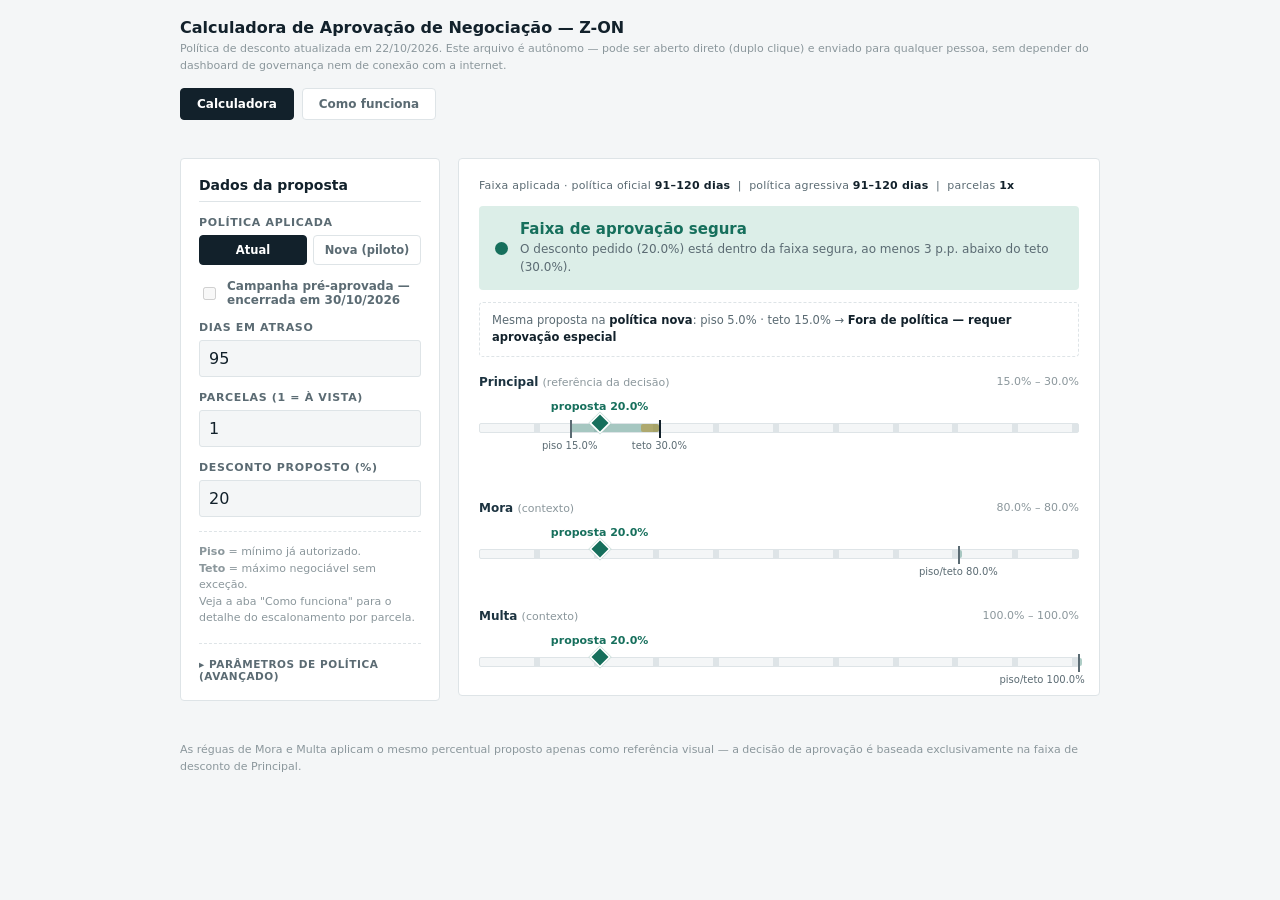
==== commit 14e918ff: "Nova política aprovada (vigora em 02/11): remove rótulo de piloto Co-Authored-By: Claude Sonnet 5.5 " ====
--- a/calculadora-desconto.html
+++ b/calculadora-desconto.html
@@ -159,7 +159,7 @@
   ml.style.color = status==='ok' ? 'var(--teal)' : status==='warn' ? 'var(--gold)' : 'var(--crimson)';
   ml.textContent = 'proposta '+proposed.toFixed(1)+'%'; el.appendChild(ml);
 }
-const NOVA = {"vigenciaInicio":"2026-11-02","nome":"Política nova (piloto)","descricao":"Piloto: 16 faixas. Piso (aprovação automática) por nº de parcelas: 2x a 6x e 7x a 12x; em 65–120 dias o desconto concentra-se nos encargos. Teto (exceção): à vista pela tabela conservadora; no parcelado, exceção à vista × margem × aperto personalizado (os campos de parâmetros avançados). Ainda não é a política vigente.","bandas":[{"diasDe":5,"diasAte":30,"pisoVista":0,"pisoParc":[0,0,0,0,0,0,0,0,0,0,0],"excVista":0,"mora":0,"multa":0,"moraExc":30,"multaExc":50},{"diasDe":31,"diasAte":60,"pisoVista":0,"pisoParc":[0,0,0,0,0,0,0,0,0,0,0],"excVista":0,"mora":0,"multa":0,"moraExc":50,"multaExc":80},{"diasDe":61,"diasAte":64,"pisoVista":0,"pisoParc":[0,0,0,0,0,0,0,0,0,0,0],"excVista":0,"mora":0,"multa":0,"moraExc":60,"multaExc":90},{"diasDe":65,"diasAte":90,"pisoVista":0,"pisoParc":[0,0,0,0,0,0,0,0,0,0,0],"excVista":5,"mora":50,"multa":50,"moraExc":100,"multaExc":100},{"diasDe":91,"diasAte":120,"pisoVista":5,"pisoParc":[2.5,2.5,2.5,2.5,2.5,2,2,2,2,2,2],"excVista":15,"mora":100,"multa":100,"moraExc":100,"multaExc":100},{"diasDe":121,"diasAte":150,"pisoVista":20,"pisoParc":[14,14,14,14,14,11,11,11,11,11,11],"excVista":30,"mora":100,"multa":100,"moraExc":100,"multaExc":100},{"diasDe":151,"diasAte":180,"pisoVista":25,"pisoParc":[18,18,18,18,18,14.5,14.5,14.5,14.5,14.5,14.5],"excVista":40,"mora":100,"multa":100,"moraExc":100,"multaExc":100},{"diasDe":181,"diasAte":240,"pisoVista":40,"pisoParc":[25,25,25,25,25,20,20,20,20,20,20],"excVista":57,"mora":100,"multa":100,"moraExc":100,"multaExc":100},{"diasDe":241,"diasAte":300,"pisoVista":45,"pisoParc":[30,30,30,30,30,24,24,24,24,24,24],"excVista":66,"mora":100,"multa":100,"moraExc":100,"multaExc":100},{"diasDe":301,"diasAte":360,"pisoVista":50,"pisoParc":[35,35,35,35,35,28,28,28,28,28,28],"excVista":74,"mora":100,"multa":100,"moraExc":100,"multaExc":100},{"diasDe":361,"diasAte":540,"pisoVista":60,"pisoParc":[45,45,45,45,45,36,36,36,36,36,36],"excVista":78,"mora":100,"multa":100,"moraExc":100,"multaExc":100},{"diasDe":541,"diasAte":720,"pisoVista":65,"pisoParc":[50,50,50,50,50,40,40,40,40,40,40],"excVista":82,"mora":100,"multa":100,"moraExc":100,"multaExc":100},{"diasDe":721,"diasAte":1080,"pisoVista":70,"pisoParc":[55,55,55,55,55,44,44,44,44,44,44],"excVista":83,"mora":100,"multa":100,"moraExc":100,"multaExc":100},{"diasDe":1081,"diasAte":1440,"pisoVista":75,"pisoParc":[60,60,60,60,60,48,48,48,48,48,48],"excVista":85,"mora":100,"multa":100,"moraExc":100,"multaExc":100},{"diasDe":1441,"diasAte":1800,"pisoVista":80,"pisoParc":[70,70,70,70,70,56,56,56,56,56,56],"excVista":87,"mora":100,"multa":100,"moraExc":100,"multaExc":100},{"diasDe":1801,"diasAte":99999999,"pisoVista":90,"pisoParc":[85,85,85,85,85,68,68,68,68,68,68],"excVista":90,"mora":100,"multa":100,"moraExc":100,"multaExc":100}]};
+const NOVA = {"vigenciaInicio":"2026-11-02","nome":"Política nova","descricao":"16 faixas. Piso (aprovação automática) por nº de parcelas: 2x a 6x e 7x a 12x; em 65–120 dias o desconto concentra-se nos encargos. Teto (exceção): à vista pela tabela conservadora; no parcelado, exceção à vista × margem × aperto personalizado (os campos de parâmetros avançados). Ainda não é a política vigente.","bandas":[{"diasDe":5,"diasAte":30,"pisoVista":0,"pisoParc":[0,0,0,0,0,0,0,0,0,0,0],"excVista":0,"mora":0,"multa":0,"moraExc":30,"multaExc":50},{"diasDe":31,"diasAte":60,"pisoVista":0,"pisoParc":[0,0,0,0,0,0,0,0,0,0,0],"excVista":0,"mora":0,"multa":0,"moraExc":50,"multaExc":80},{"diasDe":61,"diasAte":64,"pisoVista":0,"pisoParc":[0,0,0,0,0,0,0,0,0,0,0],"excVista":0,"mora":0,"multa":0,"moraExc":60,"multaExc":90},{"diasDe":65,"diasAte":90,"pisoVista":0,"pisoParc":[0,0,0,0,0,0,0,0,0,0,0],"excVista":5,"mora":50,"multa":50,"moraExc":100,"multaExc":100},{"diasDe":91,"diasAte":120,"pisoVista":5,"pisoParc":[2.5,2.5,2.5,2.5,2.5,2,2,2,2,2,2],"excVista":15,"mora":100,"multa":100,"moraExc":100,"multaExc":100},{"diasDe":121,"diasAte":150,"pisoVista":20,"pisoParc":[14,14,14,14,14,11,11,11,11,11,11],"excVista":30,"mora":100,"multa":100,"moraExc":100,"multaExc":100},{"diasDe":151,"diasAte":180,"pisoVista":25,"pisoParc":[18,18,18,18,18,14.5,14.5,14.5,14.5,14.5,14.5],"excVista":40,"mora":100,"multa":100,"moraExc":100,"multaExc":100},{"diasDe":181,"diasAte":240,"pisoVista":40,"pisoParc":[25,25,25,25,25,20,20,20,20,20,20],"excVista":57,"mora":100,"multa":100,"moraExc":100,"multaExc":100},{"diasDe":241,"diasAte":300,"pisoVista":45,"pisoParc":[30,30,30,30,30,24,24,24,24,24,24],"excVista":66,"mora":100,"multa":100,"moraExc":100,"multaExc":100},{"diasDe":301,"diasAte":360,"pisoVista":50,"pisoParc":[35,35,35,35,35,28,28,28,28,28,28],"excVista":74,"mora":100,"multa":100,"moraExc":100,"multaExc":100},{"diasDe":361,"diasAte":540,"pisoVista":60,"pisoParc":[45,45,45,45,45,36,36,36,36,36,36],"excVista":78,"mora":100,"multa":100,"moraExc":100,"multaExc":100},{"diasDe":541,"diasAte":720,"pisoVista":65,"pisoParc":[50,50,50,50,50,40,40,40,40,40,40],"excVista":82,"mora":100,"multa":100,"moraExc":100,"multaExc":100},{"diasDe":721,"diasAte":1080,"pisoVista":70,"pisoParc":[55,55,55,55,55,44,44,44,44,44,44],"excVista":83,"mora":100,"multa":100,"moraExc":100,"multaExc":100},{"diasDe":1081,"diasAte":1440,"pisoVista":75,"pisoParc":[60,60,60,60,60,48,48,48,48,48,48],"excVista":85,"mora":100,"multa":100,"moraExc":100,"multaExc":100},{"diasDe":1441,"diasAte":1800,"pisoVista":80,"pisoParc":[70,70,70,70,70,56,56,56,56,56,56],"excVista":87,"mora":100,"multa":100,"moraExc":100,"multaExc":100},{"diasDe":1801,"diasAte":99999999,"pisoVista":90,"pisoParc":[85,85,85,85,85,68,68,68,68,68,68],"excVista":90,"mora":100,"multa":100,"moraExc":100,"multaExc":100}]};
 const CAMP = {"nome":"Campanha pré-aprovada Out/26","vigenciaInicio":"2026-10-21","vigenciaFim":"2026-10-30","regras":"Vale para acordo com entrada vencendo em até D+5 da data do acordo e até 30/10; quebrou, sem nova aprovação. Mora e multa seguem a política.","bandas":[{"diasDe":151,"diasAte":180,"avista":35,"parcelado":25},{"diasDe":181,"diasAte":360,"avista":55,"parcelado":40},{"diasDe":361,"diasAte":720,"avista":73,"parcelado":58},{"diasDe":721,"diasAte":1080,"avista":80,"parcelado":65},{"diasDe":1081,"diasAte":1440,"avista":85,"parcelado":70},{"diasDe":1441,"diasAte":1800,"avista":87,"parcelado":77},{"diasDe":1801,"diasAte":99999999,"avista":90,"parcelado":85}]};
 function dataBR(s){ return s.split('-').reverse().join('/'); }
 let modo = 'atual';
@@ -194,7 +194,7 @@
   const floorP = n <= 1 ? b.pisoVista : b.pisoParc[n-2];
   const ceilP = n <= 1 ? b.excVista : Math.max(floorP, b.excVista * (margem / 100) * (1 - (aperto / 100) * ((n - 2) / 10)));
   return {floorP, ceilP, moraLo:b.mora, moraHi:b.moraExc, mulLo:b.multa, mulHi:b.multaExc,
-    label:'<b>política nova (piloto)</b> &middot; faixa <b>'+b.diasDe+'&ndash;'+(b.diasAte>=99999999?'&infin;':b.diasAte)+' dias</b>', nome:'política nova (piloto)'};
+    label:'<b>política nova</b> &middot; faixa <b>'+b.diasDe+'&ndash;'+(b.diasAte>=99999999?'&infin;':b.diasAte)+' dias</b>', nome:'política nova'};
 }
 function veredito(proposed, floorP, ceilP, dias, nome){
   if(ceilP === 0 && floorP === 0){
@@ -243,7 +243,7 @@
     // mesma proposta nas duas políticas, lado a lado: é o que permite acompanhar o efeito da mudança
     const O = (modo === 'nova') ? lAtual : lNova, Vo = veredito(proposed, O.floorP, O.ceilP, dias, O.nome);
     const cmp = document.getElementById('compare'); cmp.style.display = '';
-    cmp.innerHTML = 'Mesma proposta na <b>'+(modo==='nova'?'política atual':'política nova (piloto)')+'</b>: piso '+O.floorP.toFixed(1)+'% &middot; teto '+O.ceilP.toFixed(1)+'% &rarr; <b>'+Vo.title+'</b>';
+    cmp.innerHTML = 'Mesma proposta na <b>'+(modo==='nova'?'política atual':'política nova')+'</b>: piso '+O.floorP.toFixed(1)+'% &middot; teto '+O.ceilP.toFixed(1)+'% &rarr; <b>'+Vo.title+'</b>';
     document.getElementById('advNovaHint').style.display = modo === 'nova' ? '' : 'none';
     const info = document.getElementById('modoInfo'); info.style.display = modo === 'nova' ? '' : 'none';
     info.textContent = modo === 'nova' ? NOVA.descricao : '';
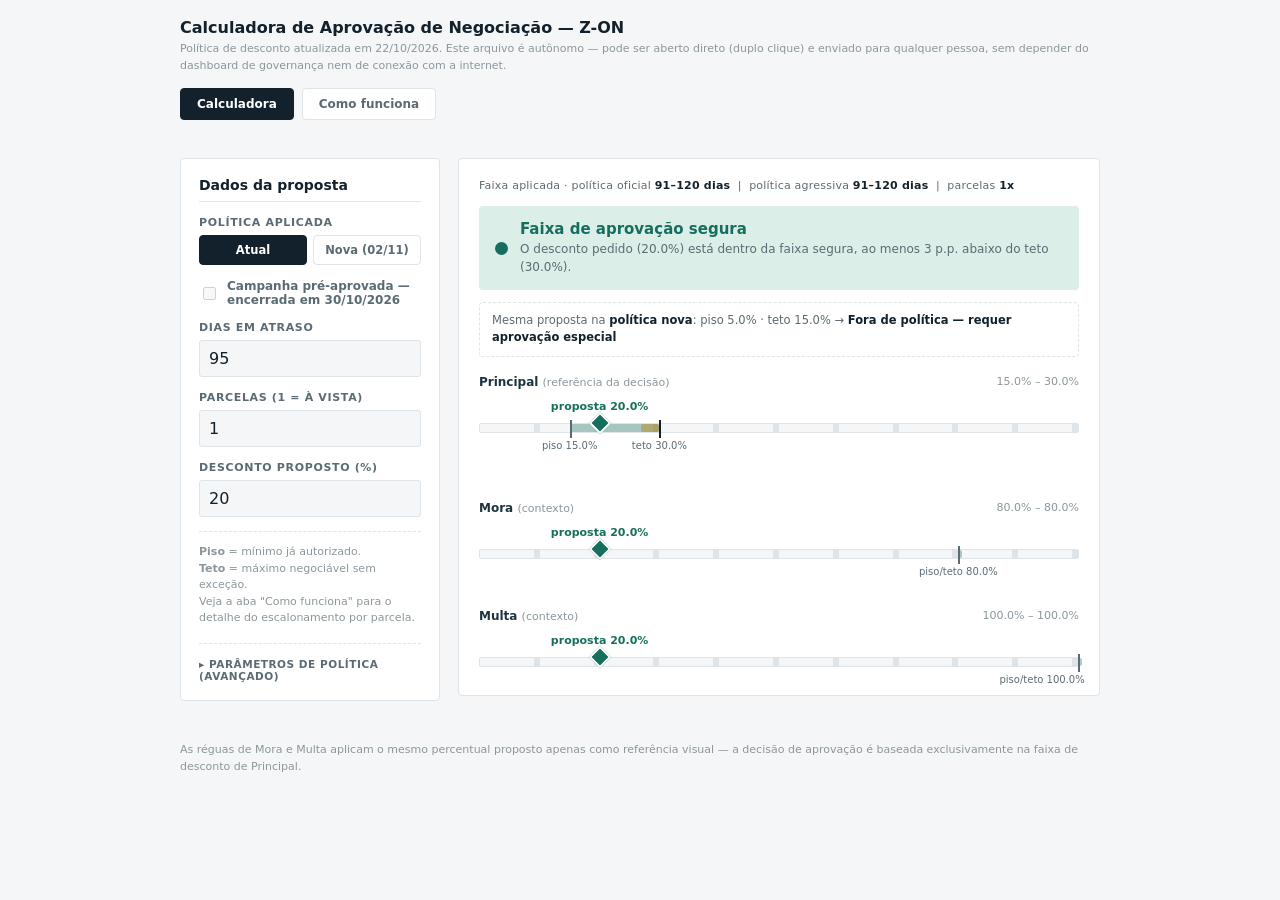
==== commit 9a891113: "Botão da calculadora: Nova (02/11) Co-Authored-By: Claude Sonnet 5.5 <noreply@anthropic.com>" ====
--- a/calculadora-desconto.html
+++ b/calculadora-desconto.html
@@ -80,7 +80,7 @@
 <div class="wrap">
   <div class="card inputs">
     <h2>Dados da proposta</h2>
-    <div class="field"><label>Política aplicada</label><div style="display:flex;gap:6px;"><button type="button" class="modo-btn active" id="modoAtual">Atual</button><button type="button" class="modo-btn" id="modoNova">Nova (piloto)</button></div><div class="modo-info" id="modoInfo" style="display:none"></div></div>
+    <div class="field"><label>Política aplicada</label><div style="display:flex;gap:6px;"><button type="button" class="modo-btn active" id="modoAtual">Atual</button><button type="button" class="modo-btn" id="modoNova">Nova (02/11)</button></div><div class="modo-info" id="modoInfo" style="display:none"></div></div>
     <div class="field"><label style="display:flex;align-items:center;gap:8px;text-transform:none;letter-spacing:0;font-size:12px;cursor:pointer;"><input type="checkbox" id="campAtiva" checked> <span>Campanha pré-aprovada &mdash; <b id="campRotulo"></b></span></label><div class="modo-info" id="campInfo"></div></div>
     <div class="field"><label for="dias">Dias em atraso</label><input type="number" id="dias" min="0" value="95"></div>
     <div class="field"><label for="parcelas">Parcelas (1 = à vista)</label><input type="number" id="parcelas" min="1" max="12" step="1" value="1"></div>
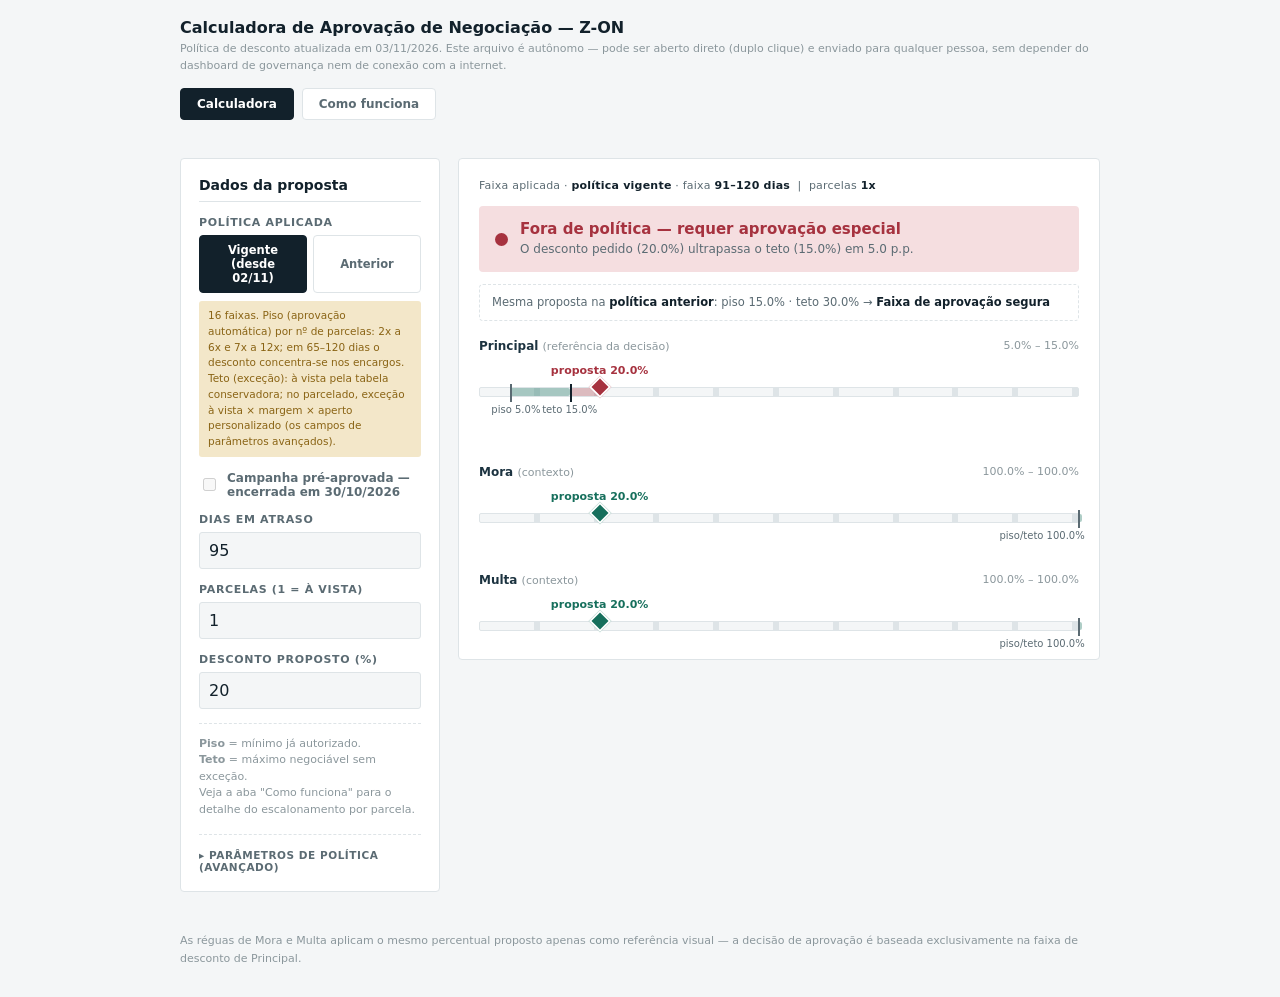
==== commit 860f2223: "Politica de desconto: politica nova promovida a vigente (02/11); anterior vira historico; calculador" ====
--- a/calculadora-desconto.html
+++ b/calculadora-desconto.html
@@ -70,7 +70,7 @@
 </style></head><body>
 <div class="top">
   <h1>Calculadora de Aprovação de Negociação — Z-ON</h1>
-  <p class="sub">Política de desconto atualizada em 22/10/2026. Este arquivo é autônomo — pode ser aberto direto (duplo clique) e enviado para qualquer pessoa, sem depender do dashboard de governança nem de conexão com a internet.</p>
+  <p class="sub">Política de desconto atualizada em 03/11/2026. Este arquivo é autônomo — pode ser aberto direto (duplo clique) e enviado para qualquer pessoa, sem depender do dashboard de governança nem de conexão com a internet.</p>
 </div>
 <div class="calc-tabs">
   <button type="button" class="calc-tab-btn active" data-panel="calc">Calculadora</button>
@@ -80,7 +80,7 @@
 <div class="wrap">
   <div class="card inputs">
     <h2>Dados da proposta</h2>
-    <div class="field"><label>Política aplicada</label><div style="display:flex;gap:6px;"><button type="button" class="modo-btn active" id="modoAtual">Atual</button><button type="button" class="modo-btn" id="modoNova">Nova (02/11)</button></div><div class="modo-info" id="modoInfo" style="display:none"></div></div>
+    <div class="field"><label>Política aplicada</label><div style="display:flex;gap:6px;"><button type="button" class="modo-btn active" id="modoNova">Vigente (desde 02/11)</button><button type="button" class="modo-btn" id="modoAtual">Anterior</button></div><div class="modo-info" id="modoInfo" style="display:none"></div></div>
     <div class="field"><label style="display:flex;align-items:center;gap:8px;text-transform:none;letter-spacing:0;font-size:12px;cursor:pointer;"><input type="checkbox" id="campAtiva" checked> <span>Campanha pré-aprovada &mdash; <b id="campRotulo"></b></span></label><div class="modo-info" id="campInfo"></div></div>
     <div class="field"><label for="dias">Dias em atraso</label><input type="number" id="dias" min="0" value="95"></div>
     <div class="field"><label for="parcelas">Parcelas (1 = à vista)</label><input type="number" id="parcelas" min="1" max="12" step="1" value="1"></div>
@@ -90,7 +90,7 @@
       <summary>Parâmetros de política (avançado)</summary>
       <div class="adv-body">
         <div class="adv-warn">Estes campos definem a régua de desconto para todas as faixas de atraso — não são dados da proposta. Altere apenas por decisão do time de Crédito e Risco.</div>
-        <div class="adv-warn" id="advNovaHint" style="display:none">Na política nova, margem e aperto valem só para o <b>teto do parcelado</b>; o piso do parcelado vem da tabela (2x a 6x e 7x a 12x).</div>
+        <div class="adv-warn" id="advNovaHint" style="display:none">Na política vigente, margem e aperto valem só para o <b>teto do parcelado</b>; o piso do parcelado vem da tabela (2x a 6x e 7x a 12x).</div>
         <div class="field"><label for="margem">Margem do teto para parcelado, referência em 2x (%)</label><input type="number" id="margem" min="1" max="100" step="1" value="90"></div>
         <div class="field"><label for="aperto">Aperto adicional até a 12ª parcela (%)</label><input type="number" id="aperto" min="0" max="100" step="1" value="85"></div>
       </div>
@@ -159,10 +159,10 @@
   ml.style.color = status==='ok' ? 'var(--teal)' : status==='warn' ? 'var(--gold)' : 'var(--crimson)';
   ml.textContent = 'proposta '+proposed.toFixed(1)+'%'; el.appendChild(ml);
 }
-const NOVA = {"vigenciaInicio":"2026-11-02","nome":"Política nova","descricao":"16 faixas. Piso (aprovação automática) por nº de parcelas: 2x a 6x e 7x a 12x; em 65–120 dias o desconto concentra-se nos encargos. Teto (exceção): à vista pela tabela conservadora; no parcelado, exceção à vista × margem × aperto personalizado (os campos de parâmetros avançados). Ainda não é a política vigente.","bandas":[{"diasDe":5,"diasAte":30,"pisoVista":0,"pisoParc":[0,0,0,0,0,0,0,0,0,0,0],"excVista":0,"mora":0,"multa":0,"moraExc":30,"multaExc":50},{"diasDe":31,"diasAte":60,"pisoVista":0,"pisoParc":[0,0,0,0,0,0,0,0,0,0,0],"excVista":0,"mora":0,"multa":0,"moraExc":50,"multaExc":80},{"diasDe":61,"diasAte":64,"pisoVista":0,"pisoParc":[0,0,0,0,0,0,0,0,0,0,0],"excVista":0,"mora":0,"multa":0,"moraExc":60,"multaExc":90},{"diasDe":65,"diasAte":90,"pisoVista":0,"pisoParc":[0,0,0,0,0,0,0,0,0,0,0],"excVista":5,"mora":50,"multa":50,"moraExc":100,"multaExc":100},{"diasDe":91,"diasAte":120,"pisoVista":5,"pisoParc":[2.5,2.5,2.5,2.5,2.5,2,2,2,2,2,2],"excVista":15,"mora":100,"multa":100,"moraExc":100,"multaExc":100},{"diasDe":121,"diasAte":150,"pisoVista":20,"pisoParc":[14,14,14,14,14,11,11,11,11,11,11],"excVista":30,"mora":100,"multa":100,"moraExc":100,"multaExc":100},{"diasDe":151,"diasAte":180,"pisoVista":25,"pisoParc":[18,18,18,18,18,14.5,14.5,14.5,14.5,14.5,14.5],"excVista":40,"mora":100,"multa":100,"moraExc":100,"multaExc":100},{"diasDe":181,"diasAte":240,"pisoVista":40,"pisoParc":[25,25,25,25,25,20,20,20,20,20,20],"excVista":57,"mora":100,"multa":100,"moraExc":100,"multaExc":100},{"diasDe":241,"diasAte":300,"pisoVista":45,"pisoParc":[30,30,30,30,30,24,24,24,24,24,24],"excVista":66,"mora":100,"multa":100,"moraExc":100,"multaExc":100},{"diasDe":301,"diasAte":360,"pisoVista":50,"pisoParc":[35,35,35,35,35,28,28,28,28,28,28],"excVista":74,"mora":100,"multa":100,"moraExc":100,"multaExc":100},{"diasDe":361,"diasAte":540,"pisoVista":60,"pisoParc":[45,45,45,45,45,36,36,36,36,36,36],"excVista":78,"mora":100,"multa":100,"moraExc":100,"multaExc":100},{"diasDe":541,"diasAte":720,"pisoVista":65,"pisoParc":[50,50,50,50,50,40,40,40,40,40,40],"excVista":82,"mora":100,"multa":100,"moraExc":100,"multaExc":100},{"diasDe":721,"diasAte":1080,"pisoVista":70,"pisoParc":[55,55,55,55,55,44,44,44,44,44,44],"excVista":83,"mora":100,"multa":100,"moraExc":100,"multaExc":100},{"diasDe":1081,"diasAte":1440,"pisoVista":75,"pisoParc":[60,60,60,60,60,48,48,48,48,48,48],"excVista":85,"mora":100,"multa":100,"moraExc":100,"multaExc":100},{"diasDe":1441,"diasAte":1800,"pisoVista":80,"pisoParc":[70,70,70,70,70,56,56,56,56,56,56],"excVista":87,"mora":100,"multa":100,"moraExc":100,"multaExc":100},{"diasDe":1801,"diasAte":99999999,"pisoVista":90,"pisoParc":[85,85,85,85,85,68,68,68,68,68,68],"excVista":90,"mora":100,"multa":100,"moraExc":100,"multaExc":100}]};
+const NOVA = {"vigenciaInicio":"2026-11-02","nome":"Política nova","descricao":"16 faixas. Piso (aprovação automática) por nº de parcelas: 2x a 6x e 7x a 12x; em 65–120 dias o desconto concentra-se nos encargos. Teto (exceção): à vista pela tabela conservadora; no parcelado, exceção à vista × margem × aperto personalizado (os campos de parâmetros avançados).","bandas":[{"diasDe":5,"diasAte":30,"pisoVista":0,"pisoParc":[0,0,0,0,0,0,0,0,0,0,0],"excVista":0,"mora":0,"multa":0,"moraExc":30,"multaExc":50},{"diasDe":31,"diasAte":60,"pisoVista":0,"pisoParc":[0,0,0,0,0,0,0,0,0,0,0],"excVista":0,"mora":0,"multa":0,"moraExc":50,"multaExc":80},{"diasDe":61,"diasAte":64,"pisoVista":0,"pisoParc":[0,0,0,0,0,0,0,0,0,0,0],"excVista":0,"mora":0,"multa":0,"moraExc":60,"multaExc":90},{"diasDe":65,"diasAte":90,"pisoVista":0,"pisoParc":[0,0,0,0,0,0,0,0,0,0,0],"excVista":5,"mora":50,"multa":50,"moraExc":100,"multaExc":100},{"diasDe":91,"diasAte":120,"pisoVista":5,"pisoParc":[2.5,2.5,2.5,2.5,2.5,2,2,2,2,2,2],"excVista":15,"mora":100,"multa":100,"moraExc":100,"multaExc":100},{"diasDe":121,"diasAte":150,"pisoVista":20,"pisoParc":[14,14,14,14,14,11,11,11,11,11,11],"excVista":30,"mora":100,"multa":100,"moraExc":100,"multaExc":100},{"diasDe":151,"diasAte":180,"pisoVista":25,"pisoParc":[18,18,18,18,18,14.5,14.5,14.5,14.5,14.5,14.5],"excVista":40,"mora":100,"multa":100,"moraExc":100,"multaExc":100},{"diasDe":181,"diasAte":240,"pisoVista":40,"pisoParc":[25,25,25,25,25,20,20,20,20,20,20],"excVista":57,"mora":100,"multa":100,"moraExc":100,"multaExc":100},{"diasDe":241,"diasAte":300,"pisoVista":45,"pisoParc":[30,30,30,30,30,24,24,24,24,24,24],"excVista":66,"mora":100,"multa":100,"moraExc":100,"multaExc":100},{"diasDe":301,"diasAte":360,"pisoVista":50,"pisoParc":[35,35,35,35,35,28,28,28,28,28,28],"excVista":74,"mora":100,"multa":100,"moraExc":100,"multaExc":100},{"diasDe":361,"diasAte":540,"pisoVista":60,"pisoParc":[45,45,45,45,45,36,36,36,36,36,36],"excVista":78,"mora":100,"multa":100,"moraExc":100,"multaExc":100},{"diasDe":541,"diasAte":720,"pisoVista":65,"pisoParc":[50,50,50,50,50,40,40,40,40,40,40],"excVista":82,"mora":100,"multa":100,"moraExc":100,"multaExc":100},{"diasDe":721,"diasAte":1080,"pisoVista":70,"pisoParc":[55,55,55,55,55,44,44,44,44,44,44],"excVista":83,"mora":100,"multa":100,"moraExc":100,"multaExc":100},{"diasDe":1081,"diasAte":1440,"pisoVista":75,"pisoParc":[60,60,60,60,60,48,48,48,48,48,48],"excVista":85,"mora":100,"multa":100,"moraExc":100,"multaExc":100},{"diasDe":1441,"diasAte":1800,"pisoVista":80,"pisoParc":[70,70,70,70,70,56,56,56,56,56,56],"excVista":87,"mora":100,"multa":100,"moraExc":100,"multaExc":100},{"diasDe":1801,"diasAte":99999999,"pisoVista":90,"pisoParc":[85,85,85,85,85,68,68,68,68,68,68],"excVista":90,"mora":100,"multa":100,"moraExc":100,"multaExc":100}]};
 const CAMP = {"nome":"Campanha pré-aprovada Out/26","vigenciaInicio":"2026-10-21","vigenciaFim":"2026-10-30","regras":"Vale para acordo com entrada vencendo em até D+5 da data do acordo e até 30/10; quebrou, sem nova aprovação. Mora e multa seguem a política.","bandas":[{"diasDe":151,"diasAte":180,"avista":35,"parcelado":25},{"diasDe":181,"diasAte":360,"avista":55,"parcelado":40},{"diasDe":361,"diasAte":720,"avista":73,"parcelado":58},{"diasDe":721,"diasAte":1080,"avista":80,"parcelado":65},{"diasDe":1081,"diasAte":1440,"avista":85,"parcelado":70},{"diasDe":1441,"diasAte":1800,"avista":87,"parcelado":77},{"diasDe":1801,"diasAte":99999999,"avista":90,"parcelado":85}]};
 function dataBR(s){ return s.split('-').reverse().join('/'); }
-let modo = 'atual';
+let modo = 'nova';
 // campanha pré-aprovada: valor único para qualquer nº de parcelas (2x a 12x); só vale dentro da vigência
 function campEstado(){
   if(!CAMP) return null;
@@ -186,15 +186,15 @@
     floorP = oBand.pPar * remaining; ceilP = aBand.principal * (margem / 100) * remaining;
   }
   return {floorP, ceilP, moraLo:Math.min(oBand.mora,aBand.mora), moraHi:Math.max(oBand.mora,aBand.mora), mulLo:Math.min(oBand.multa,aBand.multa), mulHi:Math.max(oBand.multa,aBand.multa),
-    label:'política oficial <b>'+oBand.min+'&ndash;'+oBand.max+' dias</b> &nbsp;|&nbsp; política agressiva <b>'+aBand.min+'&ndash;'+aBand.max+' dias</b>', nome:'política oficial'};
+    label:'política anterior &middot; oficial <b>'+oBand.min+'&ndash;'+oBand.max+' dias</b> &nbsp;|&nbsp; agressiva <b>'+aBand.min+'&ndash;'+aBand.max+' dias</b>', nome:'política anterior'};
 }
 function limNova(dias, n, margem, aperto){
   const b = NOVA.bandas.find(r => dias >= r.diasDe && dias <= r.diasAte) || NOVA.bandas[NOVA.bandas.length-1];
-  // piso: tabela por nº de parcelas (2x a 12x). Teto do parcelado: exceção à vista × margem × aperto personalizado, igual à política atual.
+  // piso: tabela por nº de parcelas (2x a 12x). Teto do parcelado: exceção à vista × margem × aperto personalizado, igual à política anterior.
   const floorP = n <= 1 ? b.pisoVista : b.pisoParc[n-2];
   const ceilP = n <= 1 ? b.excVista : Math.max(floorP, b.excVista * (margem / 100) * (1 - (aperto / 100) * ((n - 2) / 10)));
   return {floorP, ceilP, moraLo:b.mora, moraHi:b.moraExc, mulLo:b.multa, mulHi:b.multaExc,
-    label:'<b>política nova</b> &middot; faixa <b>'+b.diasDe+'&ndash;'+(b.diasAte>=99999999?'&infin;':b.diasAte)+' dias</b>', nome:'política nova'};
+    label:'<b>política vigente</b> &middot; faixa <b>'+b.diasDe+'&ndash;'+(b.diasAte>=99999999?'&infin;':b.diasAte)+' dias</b>', nome:'política vigente'};
 }
 function veredito(proposed, floorP, ceilP, dias, nome){
   if(ceilP === 0 && floorP === 0){
@@ -243,7 +243,7 @@
     // mesma proposta nas duas políticas, lado a lado: é o que permite acompanhar o efeito da mudança
     const O = (modo === 'nova') ? lAtual : lNova, Vo = veredito(proposed, O.floorP, O.ceilP, dias, O.nome);
     const cmp = document.getElementById('compare'); cmp.style.display = '';
-    cmp.innerHTML = 'Mesma proposta na <b>'+(modo==='nova'?'política atual':'política nova')+'</b>: piso '+O.floorP.toFixed(1)+'% &middot; teto '+O.ceilP.toFixed(1)+'% &rarr; <b>'+Vo.title+'</b>';
+    cmp.innerHTML = 'Mesma proposta na <b>'+(modo==='nova'?'política anterior':'política vigente')+'</b>: piso '+O.floorP.toFixed(1)+'% &middot; teto '+O.ceilP.toFixed(1)+'% &rarr; <b>'+Vo.title+'</b>';
     document.getElementById('advNovaHint').style.display = modo === 'nova' ? '' : 'none';
     const info = document.getElementById('modoInfo'); info.style.display = modo === 'nova' ? '' : 'none';
     info.textContent = modo === 'nova' ? NOVA.descricao : '';
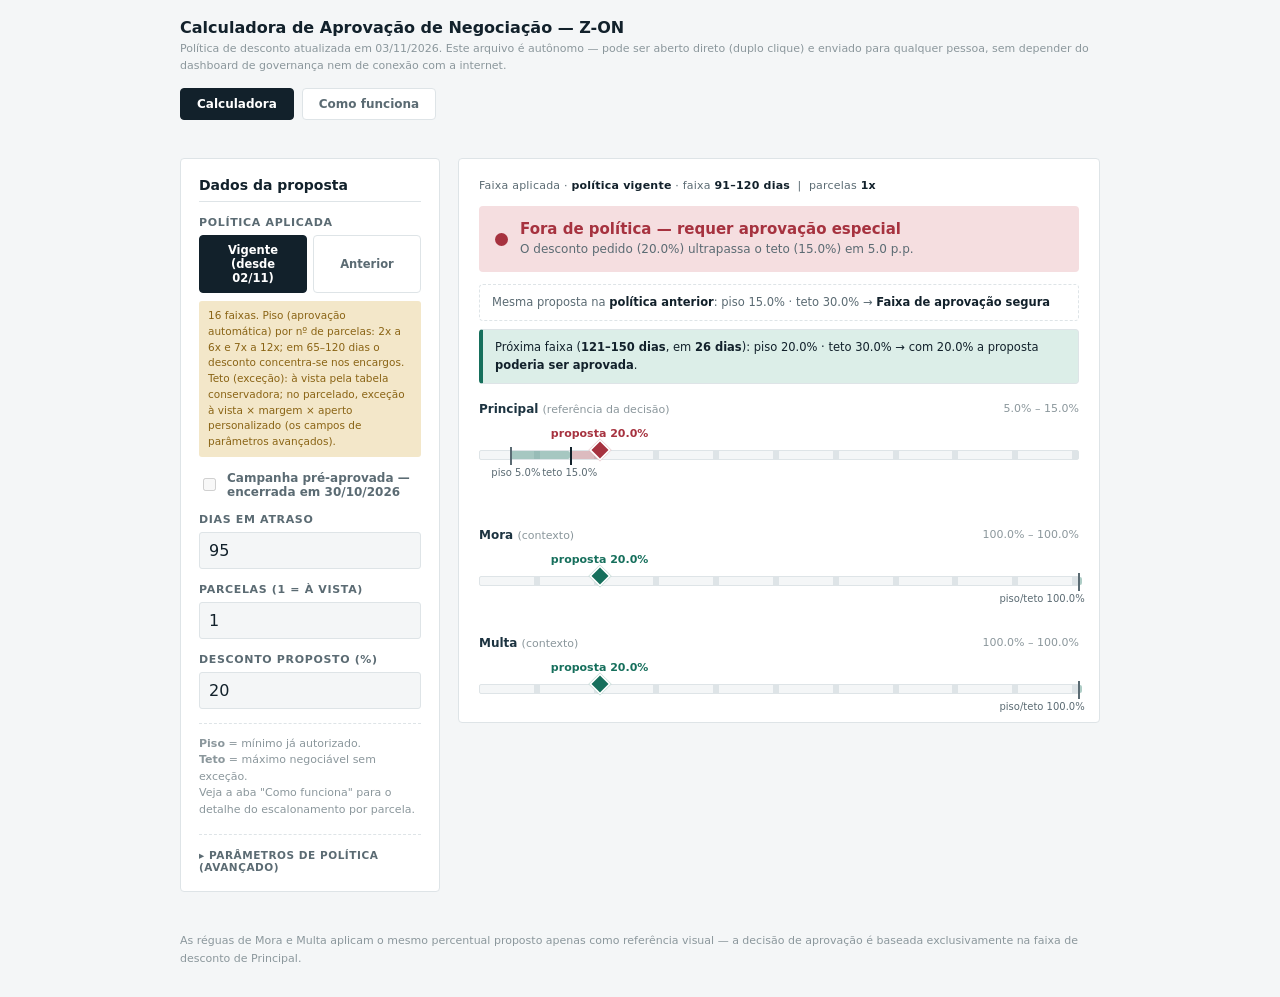
==== commit 13e045d1: "Calculadora: alerta da proposta na próxima faixa de desconto Co-Authored-By: Claude Sonnet 5.5 <nore" ====
--- a/calculadora-desconto.html
+++ b/calculadora-desconto.html
@@ -24,6 +24,9 @@
 .modo-info{font-size:10.5px;color:#8a6415;background:var(--gold-soft);padding:7px 9px;border-radius:3px;margin-top:8px;line-height:1.5;}
 .compare{font-size:11.5px;color:var(--slate);line-height:1.5;margin:-10px 0 18px;padding:9px 12px;border:1px dashed var(--line);border-radius:4px;}
 .compare b{color:var(--ink);}
+.prox{font-size:11.5px;line-height:1.5;margin:-10px 0 18px;padding:9px 12px;border:1px solid var(--line);border-left-width:4px;border-radius:4px;}
+.prox b{color:var(--ink);}
+.prox.ok{border-left-color:var(--teal);background:var(--teal-soft);} .prox.warn{border-left-color:var(--gold);background:var(--gold-soft);} .prox.bad{border-left-color:var(--crimson);background:var(--crimson-soft);}
 .calc-panel{display:none;}
 .calc-panel.active{display:block;}
 .explain-card{max-width:960px;margin:0 auto;padding:20px;}
@@ -100,6 +103,7 @@
     <div class="band-label" id="bandLabel"></div>
     <div class="verdict" id="verdict"><div class="dot"></div><div class="txt"><strong id="vTitle"></strong><span id="vDesc"></span></div></div>
     <div class="compare" id="compare" style="display:none"></div>
+    <div class="prox" id="prox" style="display:none"></div>
     <div class="rulers">
       <div class="ruler-block"><div class="rlabel"><span>Principal <span class="sub">(referência da decisão)</span></span><span class="sub" id="pRange"></span></div><div class="track" id="trackPrincipal" style="margin-bottom:48px;"></div></div>
       <div class="ruler-block"><div class="rlabel"><span>Mora <span class="sub">(contexto)</span></span><span class="sub" id="mRange"></span></div><div class="track" id="trackMora" style="margin-bottom:30px;"></div></div>
@@ -244,6 +248,15 @@
     const O = (modo === 'nova') ? lAtual : lNova, Vo = veredito(proposed, O.floorP, O.ceilP, dias, O.nome);
     const cmp = document.getElementById('compare'); cmp.style.display = '';
     cmp.innerHTML = 'Mesma proposta na <b>'+(modo==='nova'?'política anterior':'política vigente')+'</b>: piso '+O.floorP.toFixed(1)+'% &middot; teto '+O.ceilP.toFixed(1)+'% &rarr; <b>'+Vo.title+'</b>';
+    // alerta: a mesma proposta na PRÓXIMA faixa de atraso (caso perto da virada: melhor esperar do que forçar a atual)
+    const px = document.getElementById('prox'), idx = NOVA.bandas.findIndex(r => dias >= r.diasDe && dias <= r.diasAte), nb = NOVA.bandas[idx + 1];
+    if(modo === 'nova' && idx >= 0 && nb){
+      const Ln = limNova(nb.diasDe, n, margem, aperto), Vn = veredito(proposed, Ln.floorP, Ln.ceilP, nb.diasDe, 'próxima faixa'), falta = nb.diasDe - dias;
+      const okN = Vn.status === 'ok', okA = V.status === 'ok';
+      const q = okN ? (okA ? 'também seria aprovada' : '<b>poderia ser aprovada</b>') : Vn.status === 'warn' ? 'ficaria na <b>faixa limite</b> (avaliar)' : '<b>não seria aprovada</b> nem lá';
+      px.className = 'prox ' + Vn.status; px.style.display = '';
+      px.innerHTML = 'Próxima faixa (<b>' + nb.diasDe + '&ndash;' + (nb.diasAte >= 99999999 ? '&infin;' : nb.diasAte) + ' dias</b>, em <b>' + falta + ' dia' + (falta === 1 ? '' : 's') + '</b>): piso ' + Ln.floorP.toFixed(1) + '% &middot; teto ' + Ln.ceilP.toFixed(1) + '% &rarr; com ' + proposed.toFixed(1) + '% a proposta ' + q + '.';
+    } else px.style.display = 'none';
     document.getElementById('advNovaHint').style.display = modo === 'nova' ? '' : 'none';
     const info = document.getElementById('modoInfo'); info.style.display = modo === 'nova' ? '' : 'none';
     info.textContent = modo === 'nova' ? NOVA.descricao : '';
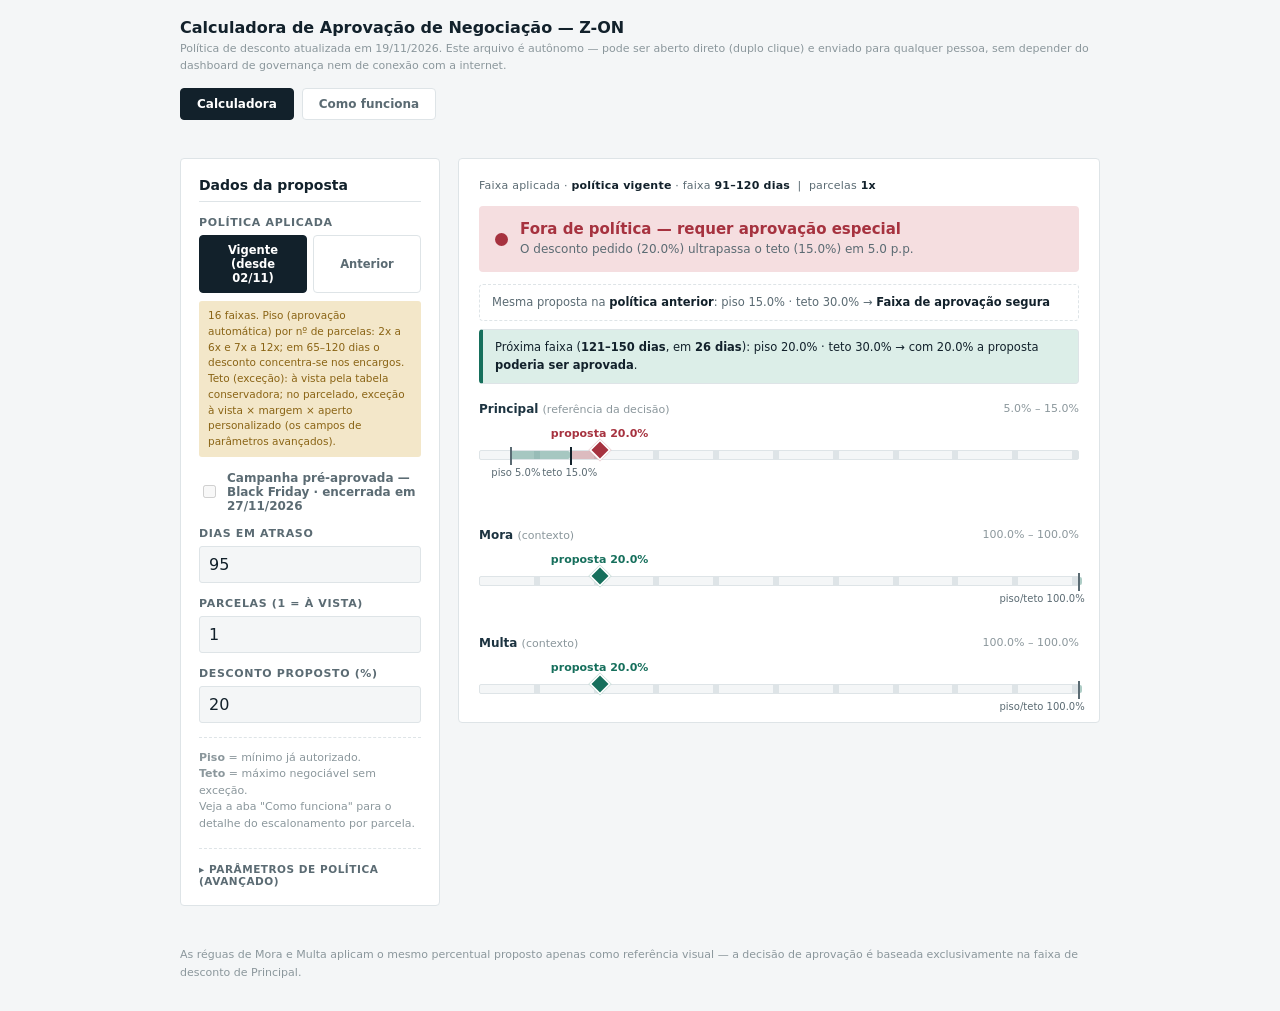
==== commit 4d877ff0: "Campanhas Pré Black Friday (20-26/11) e Black Friday (27/11) + exceção na calculadora - data.json: d" ====
--- a/calculadora-desconto.html
+++ b/calculadora-desconto.html
@@ -73,7 +73,7 @@
 </style></head><body>
 <div class="top">
   <h1>Calculadora de Aprovação de Negociação — Z-ON</h1>
-  <p class="sub">Política de desconto atualizada em 03/11/2026. Este arquivo é autônomo — pode ser aberto direto (duplo clique) e enviado para qualquer pessoa, sem depender do dashboard de governança nem de conexão com a internet.</p>
+  <p class="sub">Política de desconto atualizada em 19/11/2026. Este arquivo é autônomo — pode ser aberto direto (duplo clique) e enviado para qualquer pessoa, sem depender do dashboard de governança nem de conexão com a internet.</p>
 </div>
 <div class="calc-tabs">
   <button type="button" class="calc-tab-btn active" data-panel="calc">Calculadora</button>
@@ -164,7 +164,14 @@
   ml.textContent = 'proposta '+proposed.toFixed(1)+'%'; el.appendChild(ml);
 }
 const NOVA = {"vigenciaInicio":"2026-11-02","nome":"Política nova","descricao":"16 faixas. Piso (aprovação automática) por nº de parcelas: 2x a 6x e 7x a 12x; em 65–120 dias o desconto concentra-se nos encargos. Teto (exceção): à vista pela tabela conservadora; no parcelado, exceção à vista × margem × aperto personalizado (os campos de parâmetros avançados).","bandas":[{"diasDe":5,"diasAte":30,"pisoVista":0,"pisoParc":[0,0,0,0,0,0,0,0,0,0,0],"excVista":0,"mora":0,"multa":0,"moraExc":30,"multaExc":50},{"diasDe":31,"diasAte":60,"pisoVista":0,"pisoParc":[0,0,0,0,0,0,0,0,0,0,0],"excVista":0,"mora":0,"multa":0,"moraExc":50,"multaExc":80},{"diasDe":61,"diasAte":64,"pisoVista":0,"pisoParc":[0,0,0,0,0,0,0,0,0,0,0],"excVista":0,"mora":0,"multa":0,"moraExc":60,"multaExc":90},{"diasDe":65,"diasAte":90,"pisoVista":0,"pisoParc":[0,0,0,0,0,0,0,0,0,0,0],"excVista":5,"mora":50,"multa":50,"moraExc":100,"multaExc":100},{"diasDe":91,"diasAte":120,"pisoVista":5,"pisoParc":[2.5,2.5,2.5,2.5,2.5,2,2,2,2,2,2],"excVista":15,"mora":100,"multa":100,"moraExc":100,"multaExc":100},{"diasDe":121,"diasAte":150,"pisoVista":20,"pisoParc":[14,14,14,14,14,11,11,11,11,11,11],"excVista":30,"mora":100,"multa":100,"moraExc":100,"multaExc":100},{"diasDe":151,"diasAte":180,"pisoVista":25,"pisoParc":[18,18,18,18,18,14.5,14.5,14.5,14.5,14.5,14.5],"excVista":40,"mora":100,"multa":100,"moraExc":100,"multaExc":100},{"diasDe":181,"diasAte":240,"pisoVista":40,"pisoParc":[25,25,25,25,25,20,20,20,20,20,20],"excVista":57,"mora":100,"multa":100,"moraExc":100,"multaExc":100},{"diasDe":241,"diasAte":300,"pisoVista":45,"pisoParc":[30,30,30,30,30,24,24,24,24,24,24],"excVista":66,"mora":100,"multa":100,"moraExc":100,"multaExc":100},{"diasDe":301,"diasAte":360,"pisoVista":50,"pisoParc":[35,35,35,35,35,28,28,28,28,28,28],"excVista":74,"mora":100,"multa":100,"moraExc":100,"multaExc":100},{"diasDe":361,"diasAte":540,"pisoVista":60,"pisoParc":[45,45,45,45,45,36,36,36,36,36,36],"excVista":78,"mora":100,"multa":100,"moraExc":100,"multaExc":100},{"diasDe":541,"diasAte":720,"pisoVista":65,"pisoParc":[50,50,50,50,50,40,40,40,40,40,40],"excVista":82,"mora":100,"multa":100,"moraExc":100,"multaExc":100},{"diasDe":721,"diasAte":1080,"pisoVista":70,"pisoParc":[55,55,55,55,55,44,44,44,44,44,44],"excVista":83,"mora":100,"multa":100,"moraExc":100,"multaExc":100},{"diasDe":1081,"diasAte":1440,"pisoVista":75,"pisoParc":[60,60,60,60,60,48,48,48,48,48,48],"excVista":85,"mora":100,"multa":100,"moraExc":100,"multaExc":100},{"diasDe":1441,"diasAte":1800,"pisoVista":80,"pisoParc":[70,70,70,70,70,56,56,56,56,56,56],"excVista":87,"mora":100,"multa":100,"moraExc":100,"multaExc":100},{"diasDe":1801,"diasAte":99999999,"pisoVista":90,"pisoParc":[85,85,85,85,85,68,68,68,68,68,68],"excVista":90,"mora":100,"multa":100,"moraExc":100,"multaExc":100}]};
-const CAMP = {"nome":"Campanha pré-aprovada Out/26","vigenciaInicio":"2026-10-21","vigenciaFim":"2026-10-30","regras":"Vale para acordo com entrada vencendo em até D+5 da data do acordo e até 30/10; quebrou, sem nova aprovação. Mora e multa seguem a política.","bandas":[{"diasDe":151,"diasAte":180,"avista":35,"parcelado":25},{"diasDe":181,"diasAte":360,"avista":55,"parcelado":40},{"diasDe":361,"diasAte":720,"avista":73,"parcelado":58},{"diasDe":721,"diasAte":1080,"avista":80,"parcelado":65},{"diasDe":1081,"diasAte":1440,"avista":85,"parcelado":70},{"diasDe":1441,"diasAte":1800,"avista":87,"parcelado":77},{"diasDe":1801,"diasAte":99999999,"avista":90,"parcelado":85}]};
+const CAMPS = [{"nome":"Campanha pré-aprovada Out/26","nomeCurto":"","vigenciaInicio":"2026-10-21","vigenciaFim":"2026-10-30","regras":"Vale para acordo com entrada vencendo em até D+5 da data do acordo e até 30/10; quebrou, sem nova aprovação. Mora e multa seguem a política.","bandas":[{"diasDe":151,"diasAte":180,"avista":35,"parcelado":25,"parcelado7a12":null,"encargos":null},{"diasDe":181,"diasAte":360,"avista":55,"parcelado":40,"parcelado7a12":null,"encargos":null},{"diasDe":361,"diasAte":720,"avista":73,"parcelado":58,"parcelado7a12":null,"encargos":null},{"diasDe":721,"diasAte":1080,"avista":80,"parcelado":65,"parcelado7a12":null,"encargos":null},{"diasDe":1081,"diasAte":1440,"avista":85,"parcelado":70,"parcelado7a12":null,"encargos":null},{"diasDe":1441,"diasAte":1800,"avista":87,"parcelado":77,"parcelado7a12":null,"encargos":null},{"diasDe":1801,"diasAte":99999999,"avista":90,"parcelado":85,"parcelado7a12":null,"encargos":null}]},{"nome":"Campanha Pré Black Friday Nov/26","nomeCurto":"Pré Black Friday","vigenciaInicio":"2026-11-20","vigenciaFim":"2026-11-26","regras":"Prazo da entrada e quebra de acordo seguem a política vigente; teto de exceção sobe junto com a campanha.","bandas":[{"diasDe":65,"diasAte":90,"avista":0,"parcelado":0,"parcelado7a12":0,"encargos":75},{"diasDe":91,"diasAte":120,"avista":10,"parcelado":7.5,"parcelado7a12":6,"encargos":null},{"diasDe":121,"diasAte":150,"avista":25,"parcelado":19,"parcelado7a12":15,"encargos":null},{"diasDe":151,"diasAte":180,"avista":30,"parcelado":23,"parcelado7a12":18.5,"encargos":null},{"diasDe":181,"diasAte":240,"avista":45,"parcelado":30,"parcelado7a12":24,"encargos":null},{"diasDe":241,"diasAte":300,"avista":50,"parcelado":35,"parcelado7a12":28,"encargos":null},{"diasDe":301,"diasAte":360,"avista":55,"parcelado":40,"parcelado7a12":32,"encargos":null},{"diasDe":361,"diasAte":540,"avista":65,"parcelado":50,"parcelado7a12":40,"encargos":null},{"diasDe":541,"diasAte":720,"avista":70,"parcelado":55,"parcelado7a12":44,"encargos":null},{"diasDe":721,"diasAte":1080,"avista":75,"parcelado":60,"parcelado7a12":48,"encargos":null},{"diasDe":1081,"diasAte":1440,"avista":80,"parcelado":65,"parcelado7a12":52,"encargos":null},{"diasDe":1441,"diasAte":1800,"avista":85,"parcelado":75,"parcelado7a12":60,"encargos":null},{"diasDe":1801,"diasAte":99999999,"avista":90,"parcelado":85,"parcelado7a12":68,"encargos":null}]},{"nome":"Campanha Black Friday Nov/26","nomeCurto":"Black Friday","vigenciaInicio":"2026-11-27","vigenciaFim":"2026-11-27","regras":"Prazo da entrada e quebra de acordo seguem a política vigente; teto de exceção sobe junto com a campanha.","bandas":[{"diasDe":65,"diasAte":90,"avista":0,"parcelado":0,"parcelado7a12":0,"encargos":100},{"diasDe":91,"diasAte":120,"avista":15,"parcelado":12.5,"parcelado7a12":10,"encargos":null},{"diasDe":121,"diasAte":150,"avista":30,"parcelado":24,"parcelado7a12":19,"encargos":null},{"diasDe":151,"diasAte":180,"avista":35,"parcelado":28,"parcelado7a12":22.5,"encargos":null},{"diasDe":181,"diasAte":240,"avista":50,"parcelado":35,"parcelado7a12":28,"encargos":null},{"diasDe":241,"diasAte":300,"avista":55,"parcelado":40,"parcelado7a12":32,"encargos":null},{"diasDe":301,"diasAte":360,"avista":60,"parcelado":45,"parcelado7a12":36,"encargos":null},{"diasDe":361,"diasAte":540,"avista":70,"parcelado":55,"parcelado7a12":44,"encargos":null},{"diasDe":541,"diasAte":720,"avista":75,"parcelado":60,"parcelado7a12":48,"encargos":null},{"diasDe":721,"diasAte":1080,"avista":80,"parcelado":65,"parcelado7a12":52,"encargos":null},{"diasDe":1081,"diasAte":1440,"avista":85,"parcelado":70,"parcelado7a12":56,"encargos":null},{"diasDe":1441,"diasAte":1800,"avista":90,"parcelado":80,"parcelado7a12":64,"encargos":null},{"diasDe":1801,"diasAte":99999999,"avista":90,"parcelado":85,"parcelado7a12":68,"encargos":null}]}];
+// campanha da data de quem abre: a vigente; senão a próxima a começar; senão a última
+function escolherCamp(l){
+  if(!l) return null;
+  const h = new Date(), ini = c => new Date(c.vigenciaInicio + 'T00:00:00'), fim = c => new Date(c.vigenciaFim + 'T23:59:59');
+  return l.find(c => h >= ini(c) && h <= fim(c)) || l.filter(c => h < ini(c)).sort((a, b) => ini(a) - ini(b))[0] || l[l.length - 1];
+}
+const CAMP = escolherCamp(CAMPS);
 function dataBR(s){ return s.split('-').reverse().join('/'); }
 let modo = 'nova';
 // campanha pré-aprovada: valor único para qualquer nº de parcelas (2x a 12x); só vale dentro da vigência
@@ -176,7 +183,7 @@
 function campLimite(dias, n){
   if(!CAMP || campEstado() !== 'vigente' || !document.getElementById('campAtiva').checked) return null;
   const b = CAMP.bandas.find(r => dias >= r.diasDe && dias <= r.diasAte);
-  return b ? (n <= 1 ? b.avista : b.parcelado) : null;
+  return b ? (n <= 1 ? b.avista : (n >= 7 && b.parcelado7a12 != null ? b.parcelado7a12 : b.parcelado)) : null;
 }
 function limAtual(dias, n, margem, aperto){
   const oBand = findBand(OFICIAL, dias), aBand = findBand(AGRESSIVA, dias);
@@ -217,21 +224,23 @@
   const margem = Math.max(1, Math.min(100, parseFloat(document.getElementById('margem').value) || 90));
   const aperto = Math.max(0, Math.min(100, parseFloat(document.getElementById('aperto').value) || 0));
   const lAtual = limAtual(dias, n, margem, aperto), lNova = NOVA ? limNova(dias, n, margem, aperto) : null;
-  const L = (modo === 'nova' && lNova) ? lNova : lAtual;
+  let L = (modo === 'nova' && lNova) ? lNova : lAtual;
+  const lim = CAMP ? campLimite(dias, n) : null;
+  // com a campanha ligada a exceção sobe junto: mesmo acréscimo sobre o piso, no máximo 90% (ou o próprio teto, se já maior)
+  if(lim != null && lim > L.floorP) L = Object.assign({}, L, {ceilP: Math.min(L.ceilP + lim - L.floorP, Math.max(L.ceilP, 90))});
   let V = veredito(proposed, L.floorP, L.ceilP, dias, L.nome);
-  let lim = null;
   if(CAMP){
-    lim = campLimite(dias, n);
-    const ci = document.getElementById('campInfo'), est = campEstado();
-    document.getElementById('campRotulo').textContent = est === 'vigente' ? 'até ' + dataBR(CAMP.vigenciaFim) : est === 'encerrada' ? 'encerrada em ' + dataBR(CAMP.vigenciaFim) : 'a partir de ' + dataBR(CAMP.vigenciaInicio);
+    const ci = document.getElementById('campInfo'), est = campEstado(), cb = CAMP.bandas.find(r => dias >= r.diasDe && dias <= r.diasAte);
+    document.getElementById('campRotulo').textContent = (CAMP.nomeCurto ? CAMP.nomeCurto + ' · ' : '') + (est === 'vigente' ? 'até ' + dataBR(CAMP.vigenciaFim) : est === 'encerrada' ? 'encerrada em ' + dataBR(CAMP.vigenciaFim) : 'a partir de ' + dataBR(CAMP.vigenciaInicio));
     document.getElementById('campAtiva').disabled = est !== 'vigente';
     if(est !== 'vigente') document.getElementById('campAtiva').checked = false;
-    ci.textContent = lim == null ? (est === 'vigente' ? 'Sem desconto de campanha nesta faixa de atraso (vale a partir de 151 dias).' : '') :
-      'Libera até ' + lim.toFixed(1) + '% (' + (n <= 1 ? 'à vista' : 'parcelado ' + n + 'x') + ') nesta faixa. ' + CAMP.regras;
+    const enc = (cb && cb.encargos != null) ? ' Mora e multa: perdão de ' + cb.encargos + '% na campanha.' : '';
+    ci.textContent = lim == null ? (est === 'vigente' ? 'Sem desconto de campanha nesta faixa de atraso (vale a partir de ' + CAMP.bandas[0].diasDe + ' dias).' : '') :
+      (lim === 0 && enc ? 'Sem desconto de principal nesta faixa.' : 'Libera até ' + lim.toFixed(1) + '% (' + (n <= 1 ? 'à vista' : 'parcelado ' + n + 'x') + ') nesta faixa; a exceção sobe junto (teto ' + L.ceilP.toFixed(1) + '%).') + enc + ' ' + CAMP.regras;
     ci.style.display = ci.textContent ? '' : 'none';
     if(lim != null && proposed > L.floorP && proposed <= lim)
       V = {status:'ok', title:'Liberado — campanha pré-aprovada', desc:'O desconto pedido ('+proposed.toFixed(1)+'%) está dentro da campanha vigente até '+dataBR(CAMP.vigenciaFim)+' (limite '+lim.toFixed(1)+'%). '+CAMP.regras, caution:null};
-    else if(lim != null && proposed > lim && V.status !== 'ok') V.desc += ' A campanha libera até ' + lim.toFixed(1) + '% nesta faixa.';
+    else if(lim != null && proposed > lim && V.status !== 'ok') V.desc += ' A campanha libera até ' + lim.toFixed(1) + '% nesta faixa e a exceção sobe junto (teto ' + L.ceilP.toFixed(1) + '%).';
   }
   document.getElementById('bandLabel').innerHTML = 'Faixa aplicada &middot; '+L.label+' &nbsp;|&nbsp; parcelas <b>'+n+'x</b>';
   const vEl = document.getElementById('verdict'); vEl.className = 'verdict ' + V.status;
